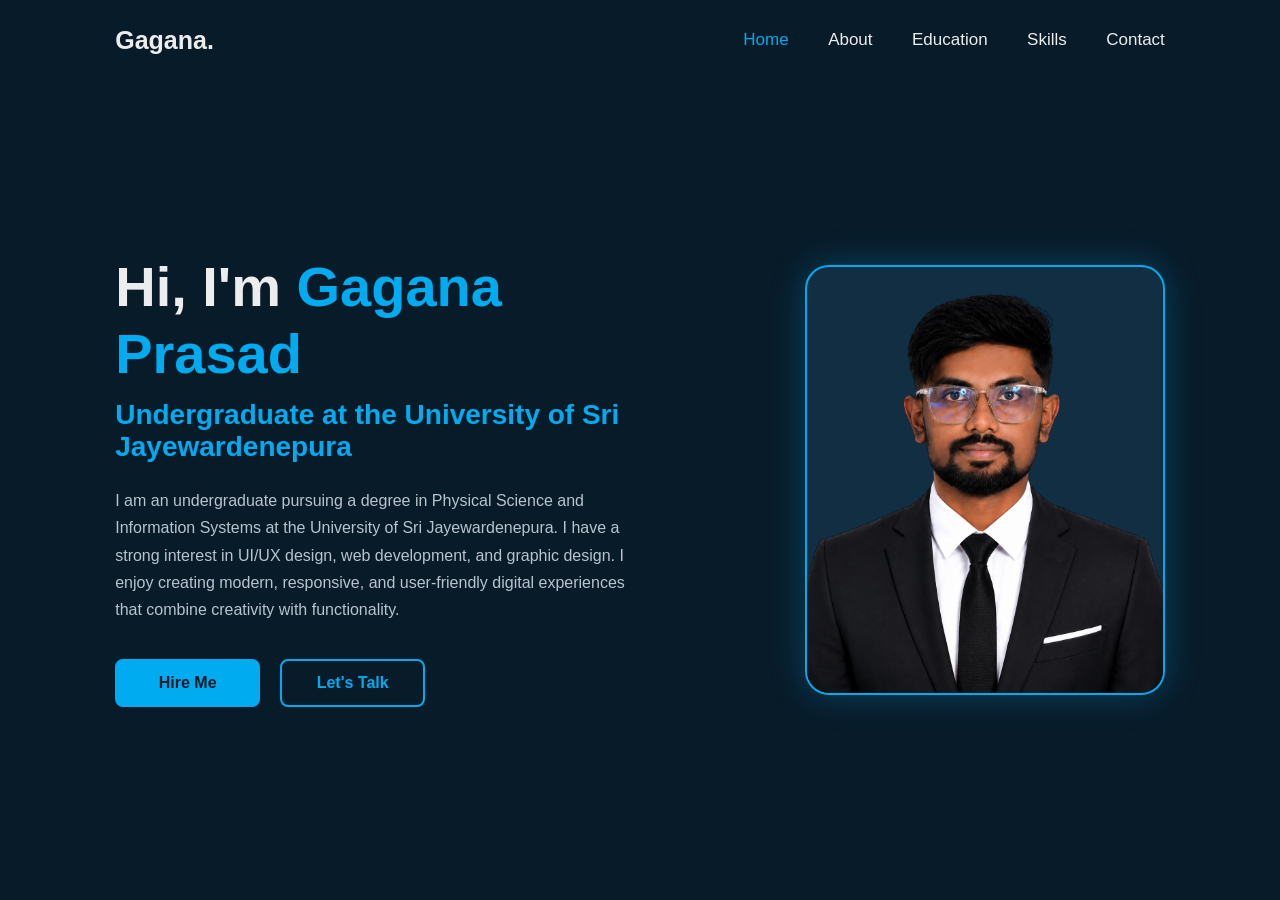
==== index.html @ 08a6d976 "Complete navbar and home section" ====
<!DOCTYPE html>
<html lang="en">
<head>
  <meta charset="UTF-8">
  <meta name="viewport" content="width=device-width, initial-scale=1.0">
  <title>Gagana Prasad | Portfolio</title>
  <link rel="stylesheet" href="style.css">
</head>
<body>

  <header class="header">
    <a href="#" class="logo">Gagana.</a>

    <nav class="navbar">
      <a href="#home" class="active">Home</a>
      <a href="#about">About</a>
      <a href="#education">Education</a>
      <a href="#skills">Skills</a>
      <a href="#contact">Contact</a>
    </nav>
  </header>

  <section class="home" id="home">
    <div class="home-content">
      <h1>Hi, I'm <span>Gagana Prasad</span></h1>
      <h3>Undergraduate at the University of Sri Jayewardenepura</h3>

      <p>
        I am an undergraduate pursuing a degree in Physical Science and Information Systems
        at the University of Sri Jayewardenepura. I have a strong interest in UI/UX design,
        web development, and graphic design. I enjoy creating modern, responsive, and
        user-friendly digital experiences that combine creativity with functionality.
      </p>

      <div class="btn-box">
        <a href="#contact" class="btn">Hire Me</a>
        <a href="#contact" class="btn outline">Let's Talk</a>
      </div>
    </div>

    <div class="home-img">
      <img src="image/profile.png" alt="Gagana Prasad">
    </div>
  </section>

  <script src="script.js"></script>
</body>
</html>
---- style.css ----
:root {
  --bg-color: #081b29;
  --second-bg-color: #112e42;
  --text-color: #ededed;
  --main-color: #00abf0;
  --gray-color: #b8c4ce;
}

* {
  margin: 0;
  padding: 0;
  box-sizing: border-box;
  font-family: Arial, sans-serif;
  text-decoration: none;
  border: none;
  outline: none;
  scroll-behavior: smooth;
}

body {
  background: var(--bg-color);
  color: var(--text-color);
}

.header {
  position: fixed;
  top: 0;
  left: 0;
  width: 100%;
  height: 80px;
  padding: 20px 9%;
  background: var(--bg-color);
  display: flex;
  justify-content: space-between;
  align-items: center;
  z-index: 100;
}

.logo {
  font-size: 25px;
  color: var(--text-color);
  font-weight: 700;
}

.navbar a {
  font-size: 17px;
  color: var(--text-color);
  font-weight: 500;
  margin-left: 35px;
  transition: 0.3s;
}

.navbar a:hover,
.navbar a.active {
  color: var(--main-color);
}

.home {
  min-height: 100vh;
  padding: 100px 9% 40px;
  display: flex;
  align-items: center;
  justify-content: space-between;
  gap: 70px;
}

.home-content {
  width: 55%;
  max-width: 720px;
}

.home-content h1 {
  font-size: 56px;
  line-height: 1.2;
  font-weight: 700;
}

.home-content h1 span {
  color: var(--main-color);
}

.home-content h3 {
  font-size: 28px;
  color: var(--main-color);
  margin-top: 12px;
}

.home-content p {
  font-size: 16px;
  color: var(--gray-color);
  margin: 24px 0 36px;
  line-height: 1.7;
}

.btn-box {
  display: flex;
  gap: 20px;
}

.btn {
  display: inline-flex;
  justify-content: center;
  align-items: center;
  min-width: 145px;
  height: 48px;
  padding: 0 24px;
  background: var(--main-color);
  border: 2px solid var(--main-color);
  border-radius: 8px;
  color: var(--bg-color);
  font-size: 16px;
  font-weight: 600;
  cursor: pointer;
  transition: 0.3s;
}

.btn:hover {
  background: transparent;
  color: var(--main-color);
}

.btn.outline {
  background: transparent;
  color: var(--main-color);
}

.btn.outline:hover {
  background: var(--main-color);
  color: var(--bg-color);
}

.home-img {
  width: 45%;
  display: flex;
  justify-content: flex-end;
  align-items: center;
}

.home-img img {
  width: 360px;
  height: 430px;
  object-fit: cover;
  object-position: center top;
  border-radius: 24px;
  border: 2px solid var(--main-color);
  background: var(--second-bg-color);
  box-shadow: 0 0 35px rgba(0, 171, 240, 0.28);
  transition: 0.4s;
}

.home-img img:hover {
  transform: translateY(-8px);
}

@media (max-width: 900px) {
  .header {
    padding: 20px 5%;
  }

  .navbar a {
    margin-left: 15px;
    font-size: 14px;
  }

  .home {
    flex-direction: column;
    text-align: center;
    padding: 120px 5% 40px;
    gap: 35px;
  }

  .home-content {
    width: 100%;
  }

  .home-content h1 {
    font-size: 40px;
  }

  .home-content h3 {
    font-size: 22px;
  }

  .btn-box {
    justify-content: center;
  }

  .home-img {
    width: 100%;
    justify-content: center;
  }

  .home-img img {
    width: 280px;
    height: 340px;
  }
}
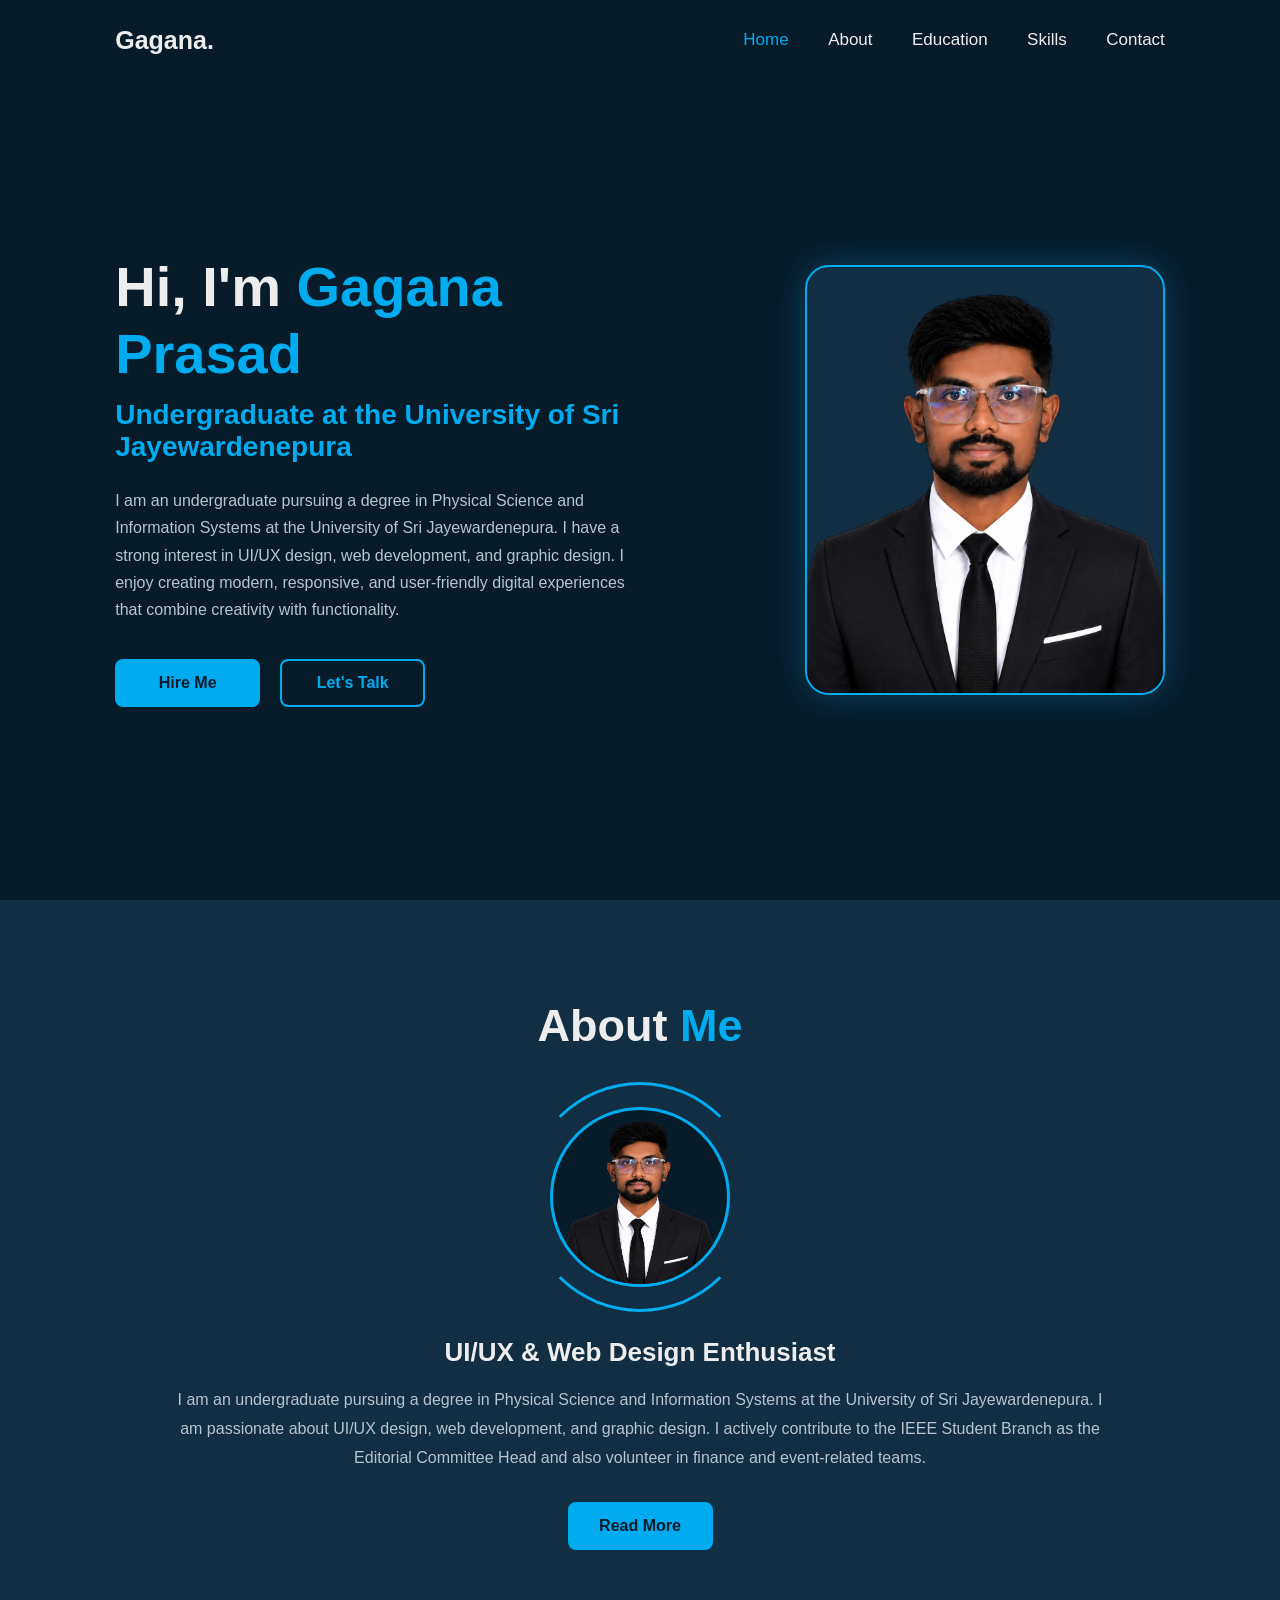
==== commit a046401f: "Complete about section" ====
--- a/index.html
+++ b/index.html
@@ -43,6 +43,24 @@
     </div>
   </section>
 
+  <section class="about" id="about">
+  <h2 class="heading">About <span>Me</span></h2>
+
+  <div class="about-img">
+    <img src="image/profile.png" alt="Profile">
+    <span class="circle-spin"></span>
+  </div>
+
+  <div class="about-content">
+    <h3>UI/UX & Web Design Enthusiast</h3>
+
+    <p>
+      I am an undergraduate pursuing a degree in Physical Science and Information Systems at the University of Sri Jayewardenepura. I am passionate about UI/UX design, web development, and graphic design. I actively contribute to the IEEE Student Branch as the Editorial Committee Head and also volunteer in finance and event-related teams.
+    </p>
+
+    <a href="#education" class="btn">Read More</a>
+  </div>
+</section>
   <script src="script.js"></script>
 </body>
 </html>
--- a/style.css
+++ b/style.css
@@ -152,6 +152,93 @@
   transform: translateY(-8px);
 }
 
+/* About Section */
+.about {
+  min-height: 100vh;
+  padding: 100px 9% 40px;
+  background: var(--second-bg-color);
+  text-align: center;
+}
+
+.heading {
+  font-size: 45px;
+  margin-bottom: 35px;
+}
+
+.heading span {
+  color: var(--main-color);
+}
+
+.about-img {
+  position: relative;
+  width: 220px;
+  height: 220px;
+  margin: 0 auto 30px;
+  border-radius: 50%;
+  display: flex;
+  justify-content: center;
+  align-items: center;
+}
+
+.about-img img {
+  width: 180px;
+  height: 180px;
+  object-fit: cover;
+  object-position: center top;
+  border-radius: 50%;
+  border: 3px solid var(--main-color);
+  background: var(--bg-color);
+}
+
+.circle-spin {
+  position: absolute;
+  width: 220px;
+  height: 220px;
+  border-radius: 50%;
+  border-top: 3px solid var(--main-color);
+  border-bottom: 3px solid var(--main-color);
+  border-left: 3px solid transparent;
+  border-right: 3px solid transparent;
+}
+
+.about-content {
+  max-width: 950px;
+  margin: 0 auto;
+}
+
+.about-content h3 {
+  font-size: 26px;
+  color: var(--text-color);
+  margin-bottom: 18px;
+}
+
+.about-content p {
+  font-size: 16px;
+  color: var(--gray-color);
+  line-height: 1.8;
+  margin-bottom: 30px;
+}
+.circle-spin {
+  position: absolute;
+  width: 230px;
+  height: 230px;
+  border-radius: 50%;
+  border: 3px solid transparent;
+  border-top: 3px solid var(--main-color);
+  border-bottom: 3px solid var(--main-color);
+  animation: spinRing 5s linear infinite;
+}
+
+@keyframes spinRing {
+  from {
+    transform: rotate(0deg);
+  }
+
+  to {
+    transform: rotate(360deg);
+  }
+}
+/* Responsive */
 @media (max-width: 900px) {
   .header {
     padding: 20px 5%;
@@ -194,4 +281,75 @@
     width: 280px;
     height: 340px;
   }
+
+  .heading {
+    font-size: 36px;
+  }
+
+  .about-img {
+    position: relative;
+    width: 190px;
+    height: 190px;
+    margin: 40px auto;
+    display:flex;
+    justify-content:center;
+    align-items:center;
+  }
+
+  .about-img img {
+    width: 155px;
+    height: 155px;
+    border-radius:50%;
+    object-fit:cover;
+    object-position:center top;
+    border:4px solid #00abf0;
+    z-index:5;
+    background:#16364d;
+  }
+
+  .circle-spin {
+    position:absolute;
+    width:260px;
+    height:260px;
+    border-radius:50%;
+    border-top:3px solid #00abf0;
+    border-right:3px solid transparent;
+    border-bottom:3px solid #00abf0;
+    border-left:3px solid transparent;
+    animation:rotateRing 6s linear infinite;
+  }
+  .circle-spin.second{
+    width:290px;
+    height:290px;
+
+    border-top:3px solid transparent;
+    border-right:3px solid #00abf0;
+    border-bottom:3px solid transparent;
+    border-left:3px solid #00abf0;
+
+    animation:rotateRingReverse 9s linear infinite;
+}
+@keyframes rotateRing{
+
+    from{
+        transform:rotate(0deg);
+    }
+
+    to{
+        transform:rotate(360deg);
+    }
+
+}
+
+@keyframes rotateRingReverse{
+
+    from{
+        transform:rotate(360deg);
+    }
+
+    to{
+        transform:rotate(0deg);
+    }
+
+}
 }
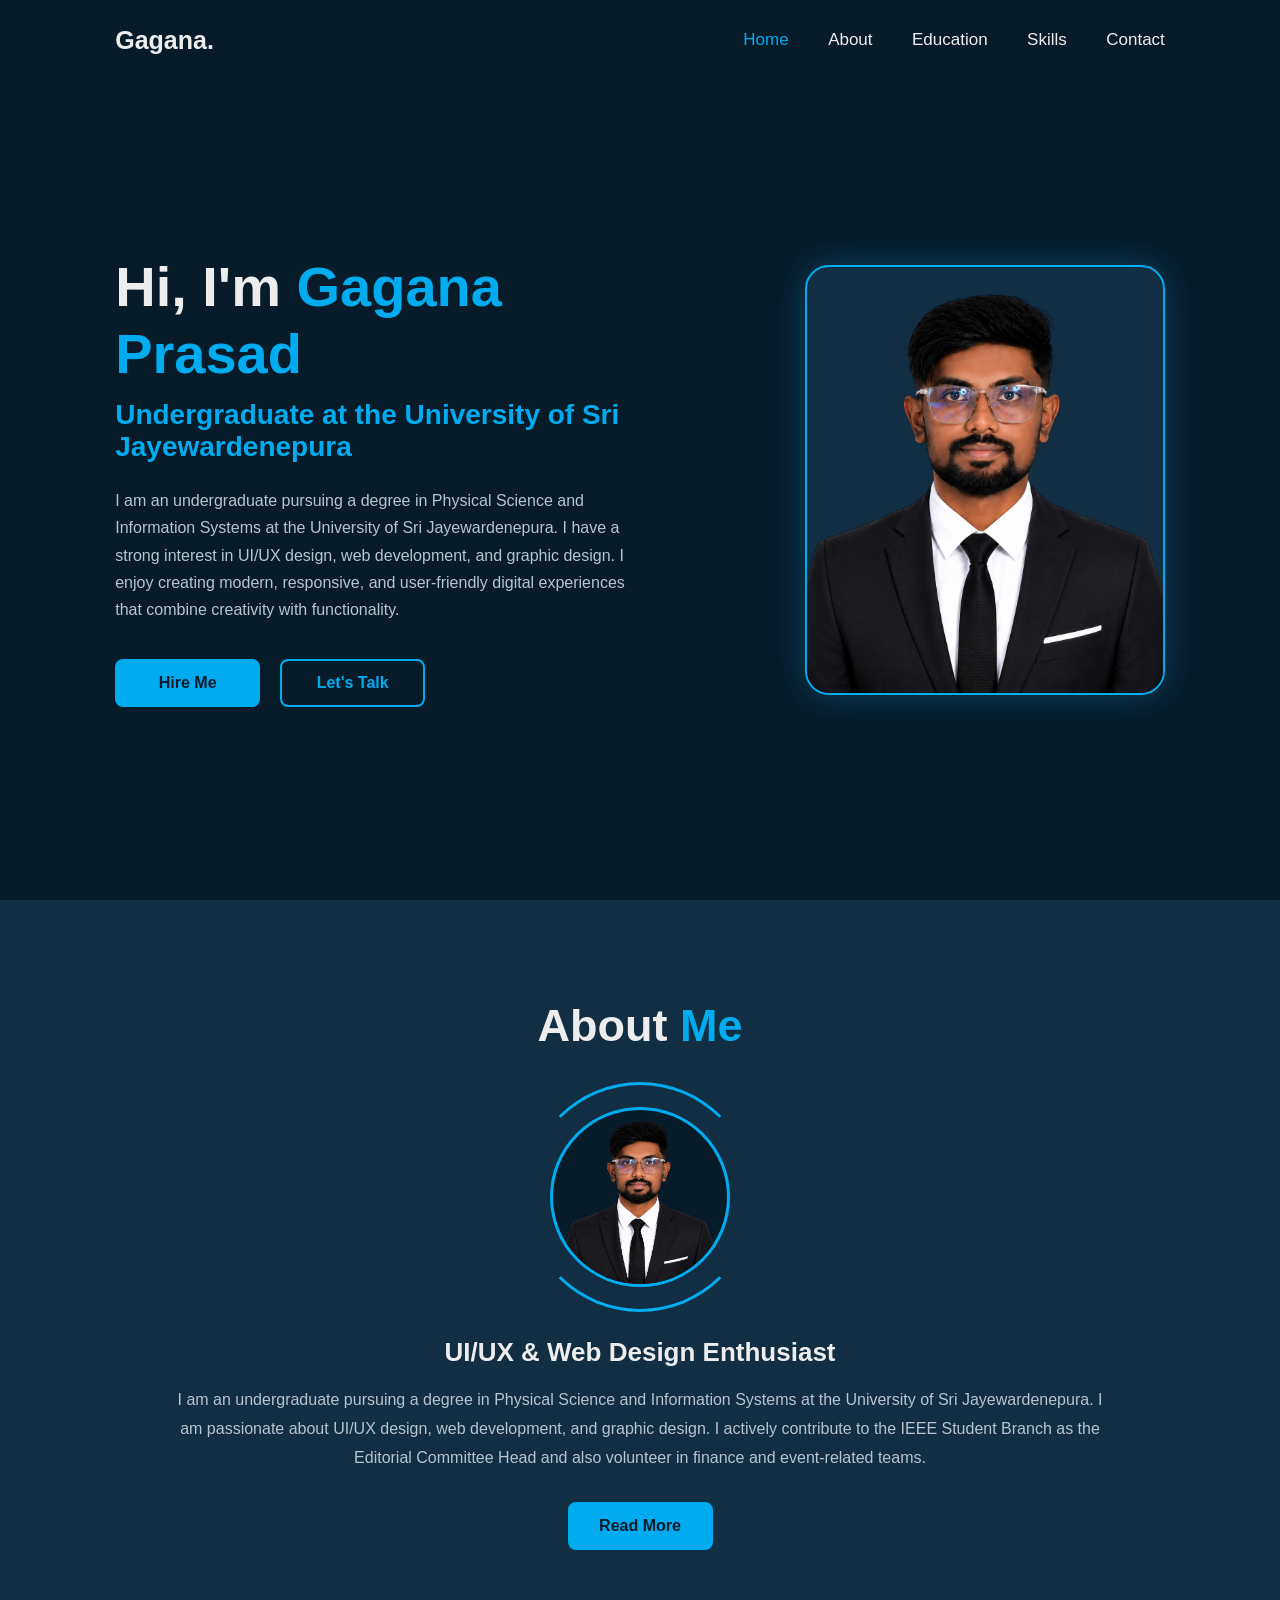
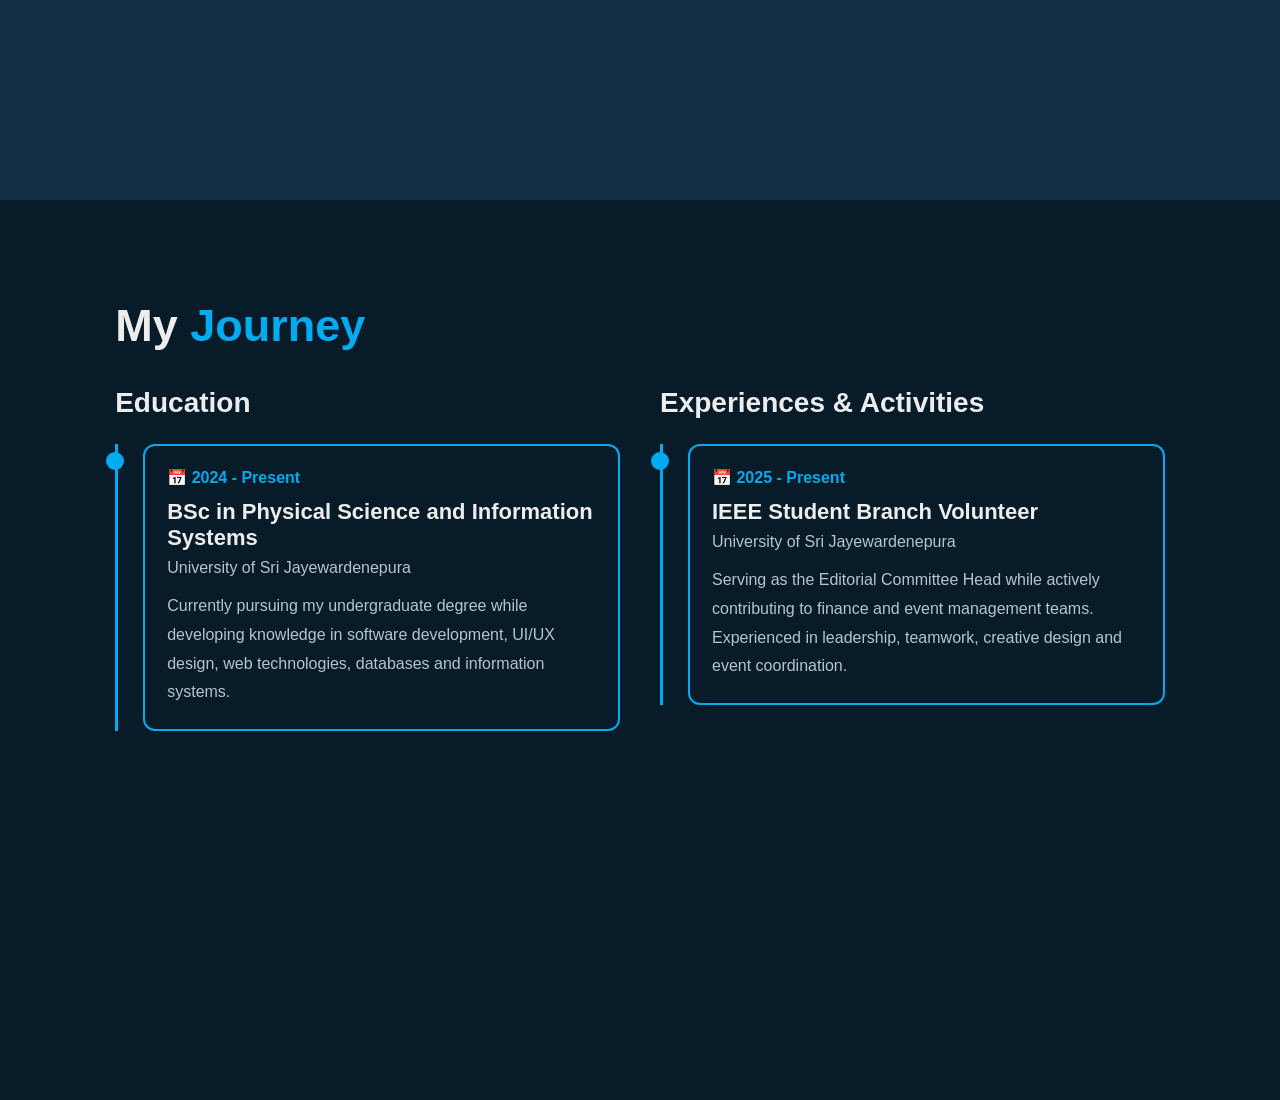
==== commit 5e029b6b: "Complete education section" ====
--- a/index.html
+++ b/index.html
@@ -61,6 +61,51 @@
     <a href="#education" class="btn">Read More</a>
   </div>
 </section>
+<section class="education" id="education">
+  <h2 class="heading">My <span>Journey</span></h2>
+
+  <div class="education-row">
+
+    <div class="education-column">
+      <h3 class="title">Education</h3>
+
+      <div class="education-box">
+        <div class="education-content">
+          <div class="content">
+            <div class="year">📅 2024 - Present</div>
+
+            <h3>BSc in Physical Science and Information Systems</h3>
+            <h4>University of Sri Jayewardenepura</h4>
+
+            <p>
+              Currently pursuing my undergraduate degree while developing knowledge in software development, UI/UX design, web technologies, databases and information systems.
+            </p>
+          </div>
+        </div>
+      </div>
+    </div>
+
+    <div class="education-column">
+      <h3 class="title">Experiences & Activities</h3>
+
+      <div class="education-box">
+
+        <div class="education-content">
+          <div class="content">
+            <div class="year">📅 2025 - Present</div>
+
+            <h3>IEEE Student Branch Volunteer</h3>
+            <h4>University of Sri Jayewardenepura</h4>
+
+            <p>
+              Serving as the Editorial Committee Head while actively contributing to finance and event management teams. Experienced in leadership, teamwork, creative design and event coordination.
+            </p>
+          </div>
+        </div>
+
+        
+</section>
+</section>
   <script src="script.js"></script>
 </body>
 </html>
--- a/style.css
+++ b/style.css
@@ -352,4 +352,99 @@
     }
 
 }
+
+}
+.education{
+    min-height:100vh;
+    padding:100px 9% 40px;
+}
+
+.education-row{
+    display:flex;
+    flex-wrap:wrap;
+    gap:40px;
+}
+
+.education-column{
+    flex:1 1 450px;
+}
+
+.education-column .title{
+    font-size:28px;
+    margin-bottom:25px;
+}
+
+.education {
+  min-height: 100vh;
+  padding: 100px 9% 40px;
+}
+
+.education-row {
+  display: flex;
+  flex-wrap: wrap;
+  gap: 40px;
+}
+
+.education-column {
+  flex: 1 1 450px;
+}
+
+.education-column .title {
+  font-size: 28px;
+  margin-bottom: 25px;
+}
+
+.education-box {
+  border-left: 3px solid var(--main-color);
+}
+
+.education-content {
+  position: relative;
+  padding-left: 25px;
+  margin-bottom: 30px;
+}
+
+.education-content::before {
+  content: "";
+  position: absolute;
+  left: -12px;
+  top: 8px;
+  width: 18px;
+  height: 18px;
+  background: var(--main-color);
+  border-radius: 50%;
+}
+
+.education-content .content {
+  border: 2px solid var(--main-color);
+  border-radius: 12px;
+  padding: 22px;
+  transition: 0.3s;
+}
+
+.education-content .content:hover {
+  transform: translateY(-5px);
+  box-shadow: 0 0 20px rgba(0, 171, 240, 0.25);
+}
+
+.year {
+  color: var(--main-color);
+  font-weight: 600;
+  margin-bottom: 12px;
+}
+
+.content h3 {
+  font-size: 22px;
+  margin-bottom: 8px;
+}
+
+.content h4 {
+  color: var(--gray-color);
+  margin-bottom: 15px;
+  font-weight: 500;
+}
+
+.content p {
+  line-height: 1.8;
+  color: var(--gray-color);
 }
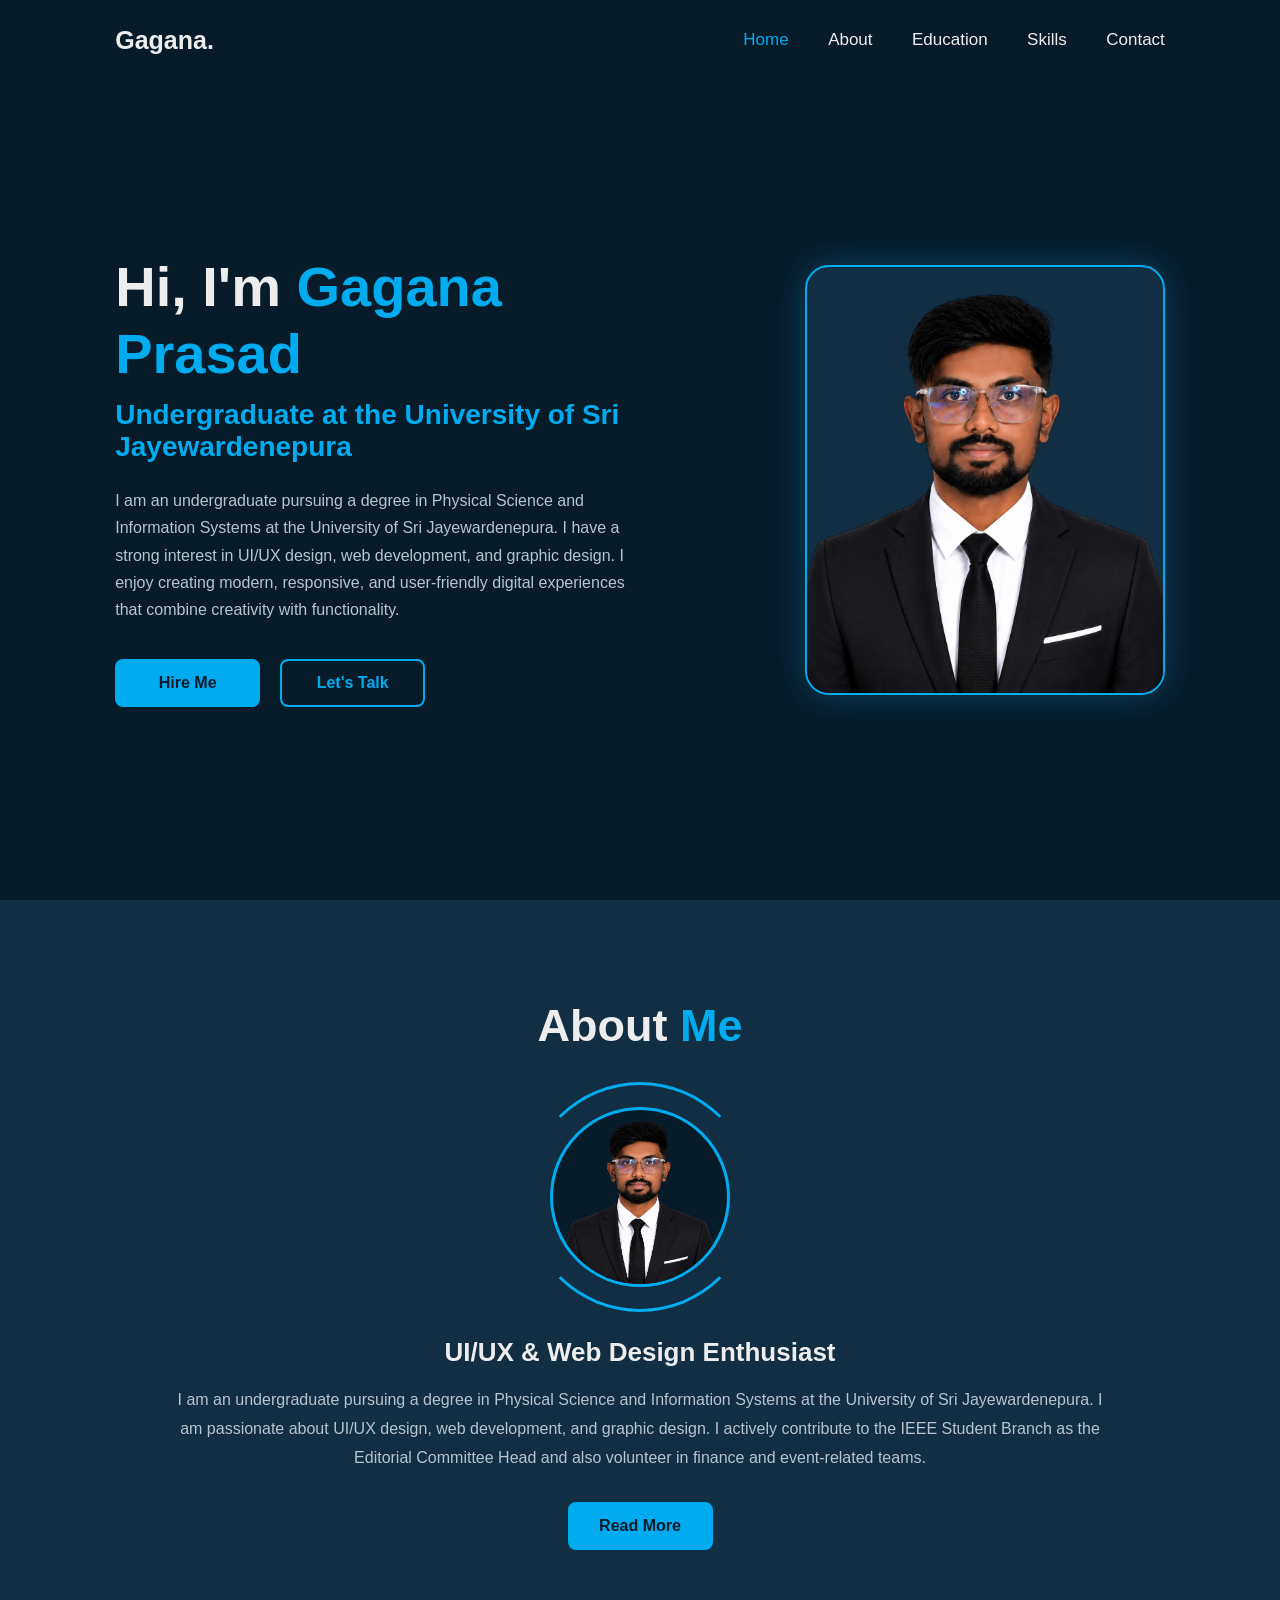
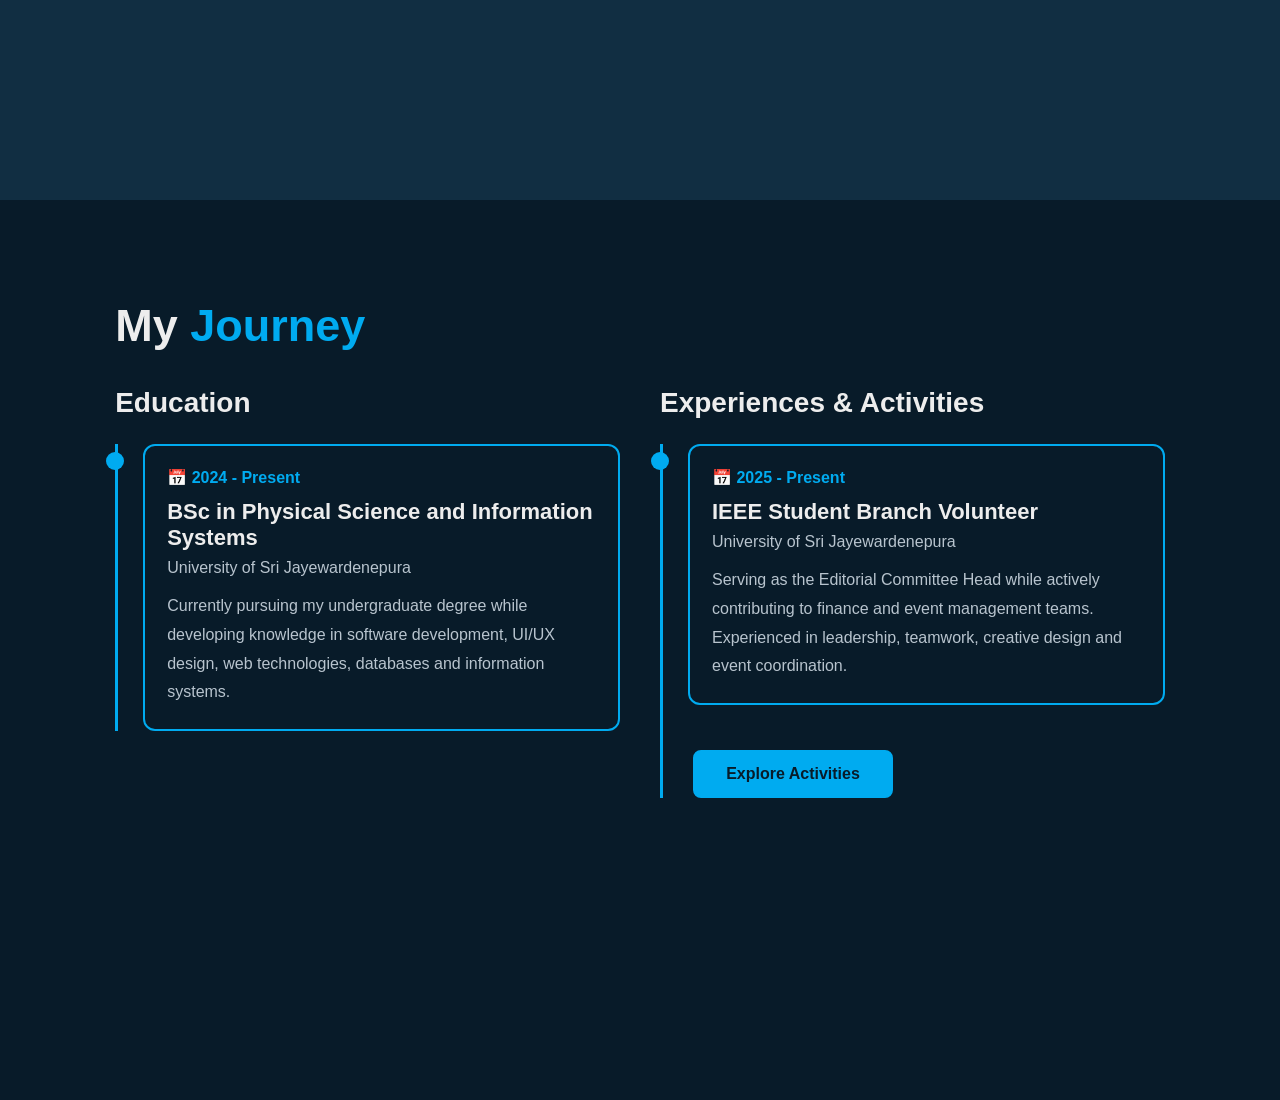
==== commit 1069b213: "Add explore activities button" ====
--- a/index.html
+++ b/index.html
@@ -65,6 +65,7 @@
   <h2 class="heading">My <span>Journey</span></h2>
 
   <div class="education-row">
+    
 
     <div class="education-column">
       <h3 class="title">Education</h3>
@@ -82,11 +83,14 @@
             </p>
           </div>
         </div>
+        
       </div>
+      
     </div>
 
     <div class="education-column">
       <h3 class="title">Experiences & Activities</h3>
+      
 
       <div class="education-box">
 
@@ -101,10 +105,19 @@
               Serving as the Editorial Committee Head while actively contributing to finance and event management teams. Experienced in leadership, teamwork, creative design and event coordination.
             </p>
           </div>
+          <div class="activities-button">
+    <a href="activities.html" class="btn">
+        Explore Activities
+    </a>
+</div>
         </div>
+        
+        
 
         
 </section>
+
+
 </section>
   <script src="script.js"></script>
 </body>
--- a/style.css
+++ b/style.css
@@ -447,4 +447,26 @@
 .content p {
   line-height: 1.8;
   color: var(--gray-color);
+}
+.education .btn{
+    margin-top:20px;
+}
+.education-btn{
+    display:flex;
+    justify-content:center;
+    margin-top:50px;
+}
+.activities-button{
+    display:flex;
+    justify-content:flex-start;
+    margin-top:25px;
+    margin-left:5px;
+}
+
+.activities-button .btn{
+    width:200px;
+}
+.education-content .content:hover{
+    transform:translateY(-6px);
+    box-shadow:0 0 20px rgba(0,171,240,.3);
 }
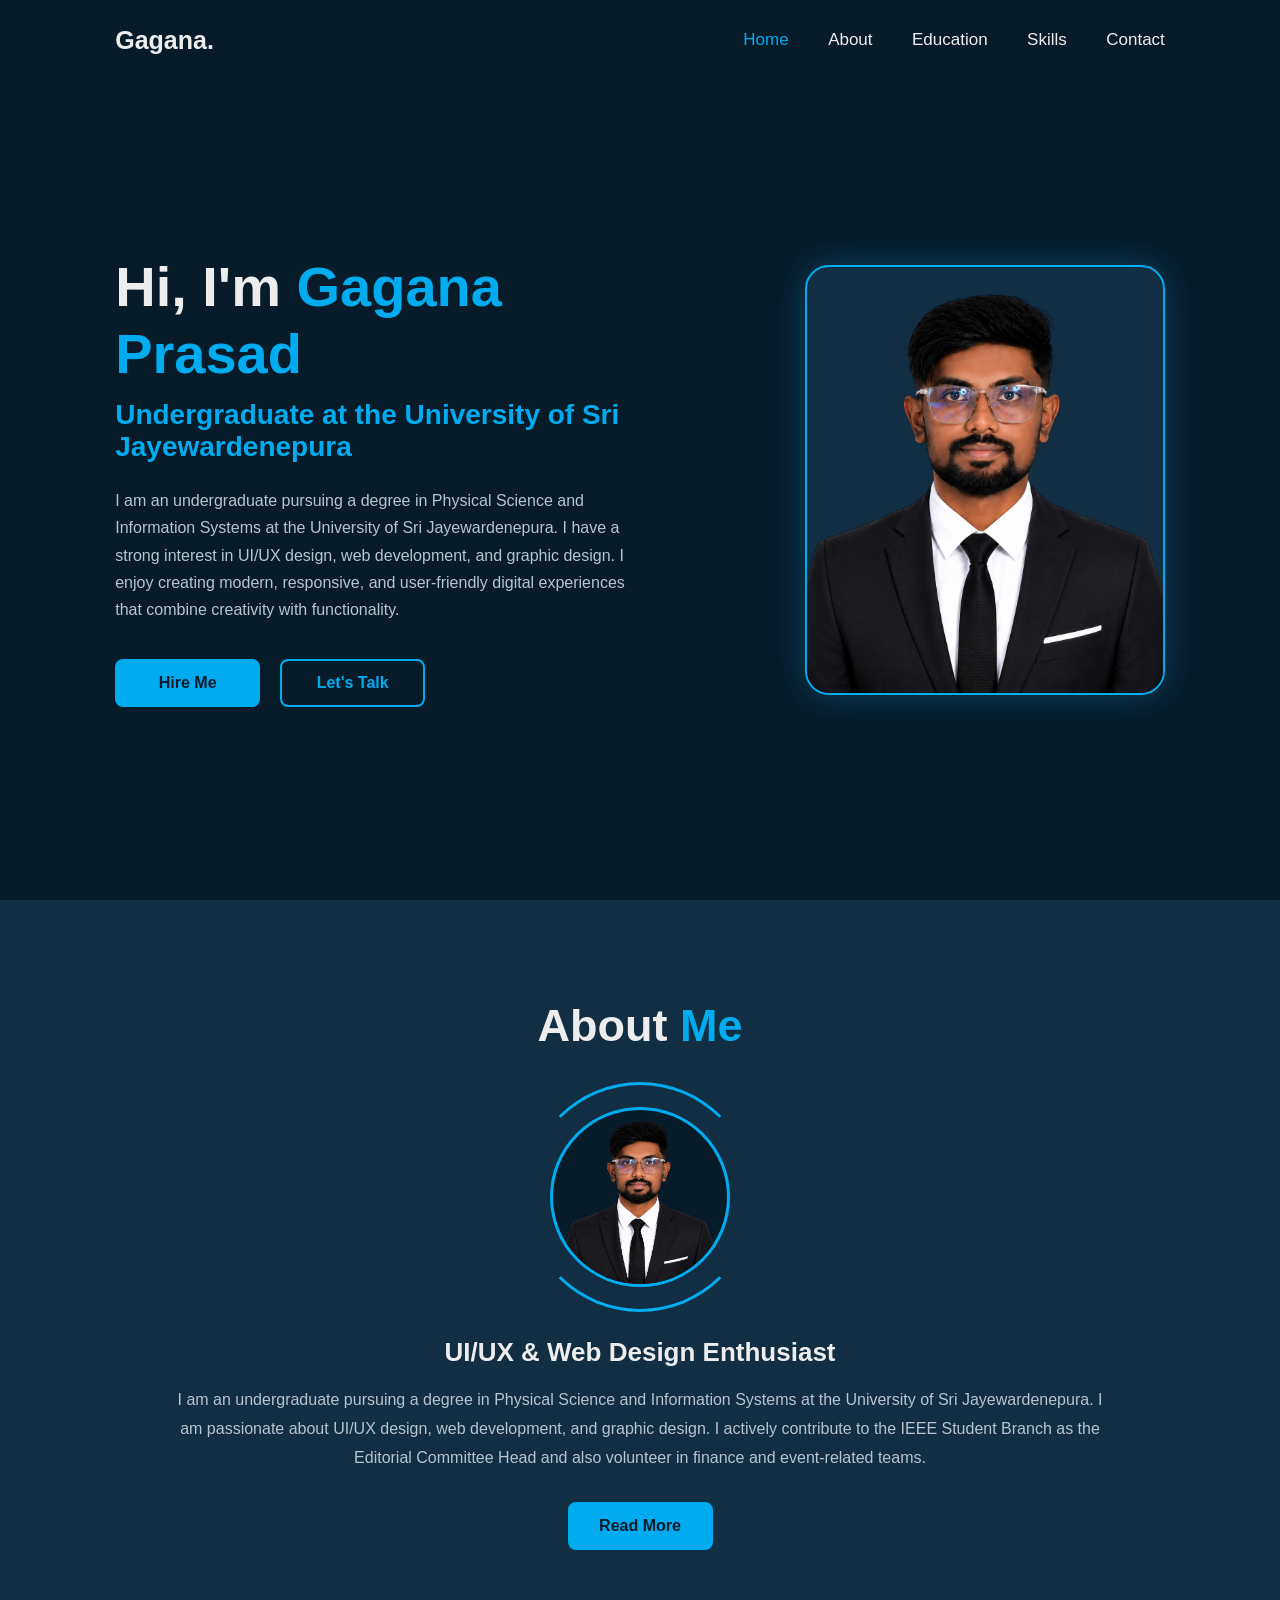
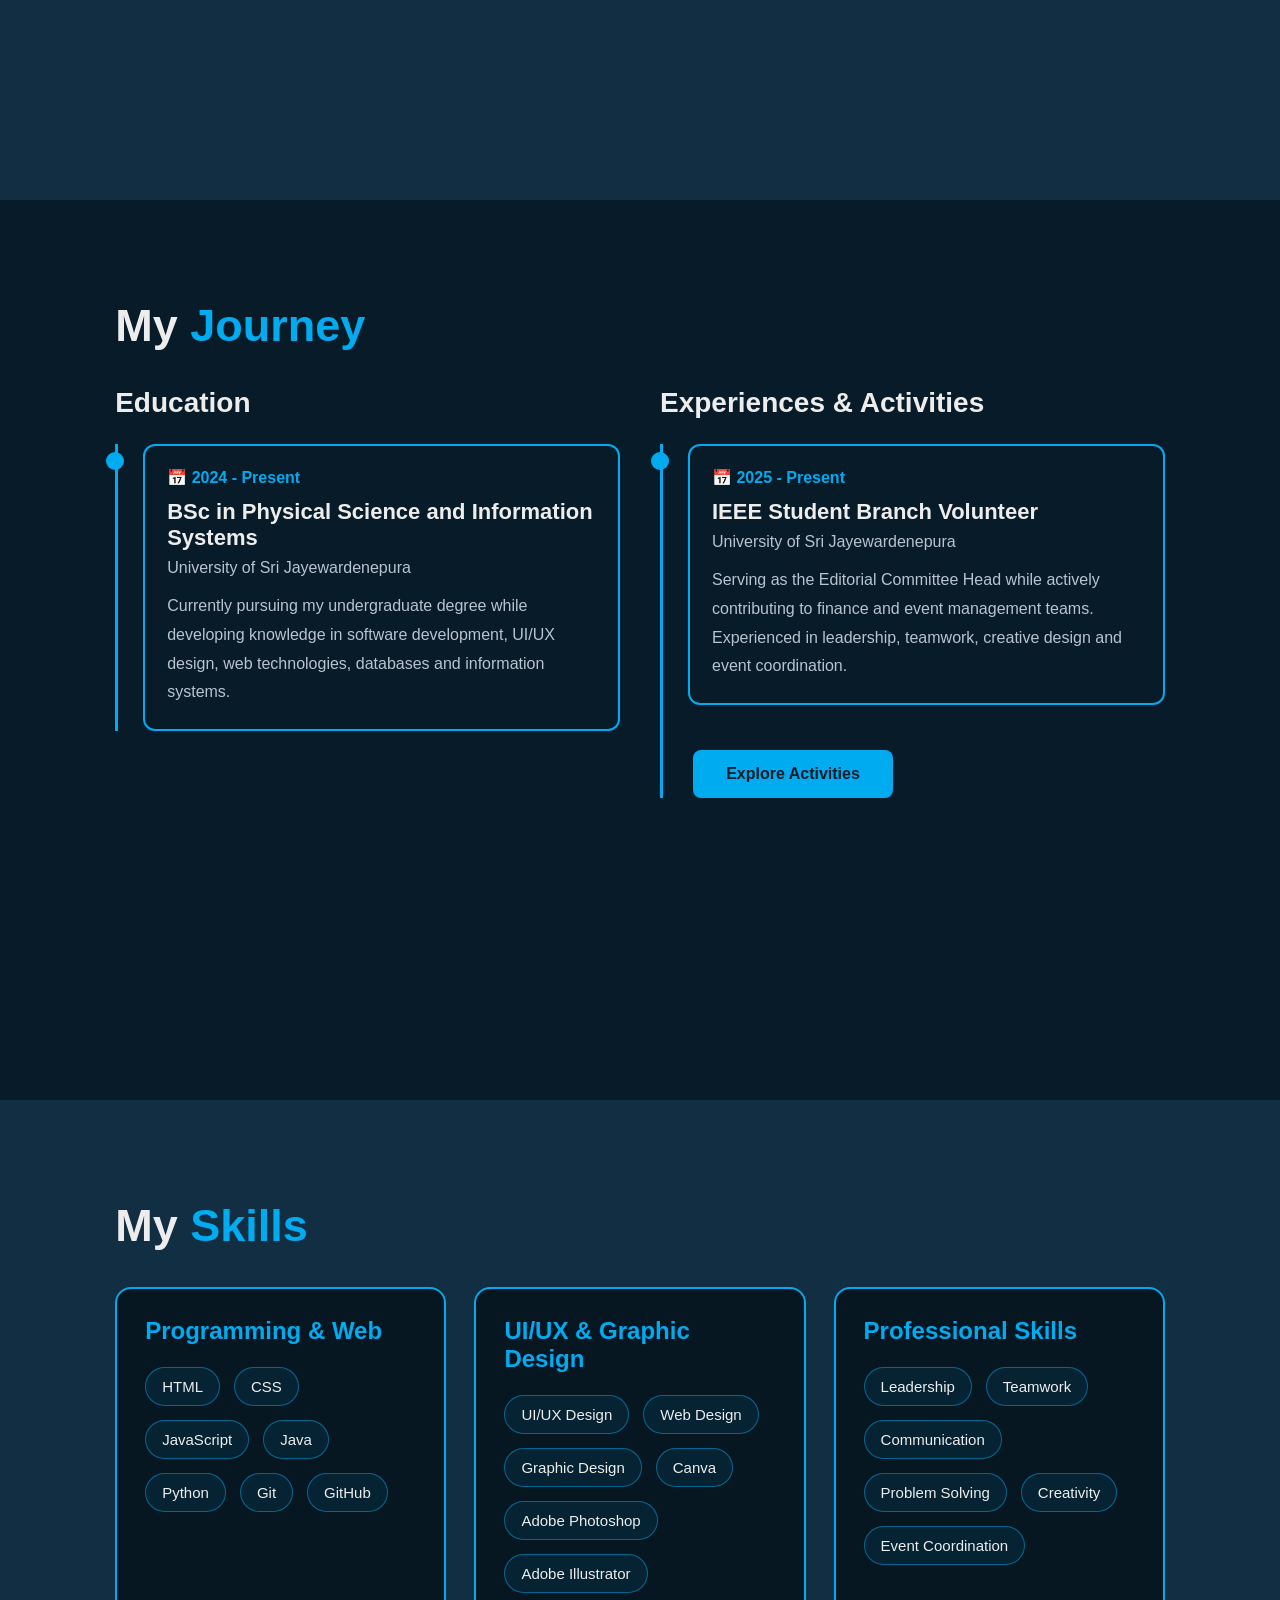
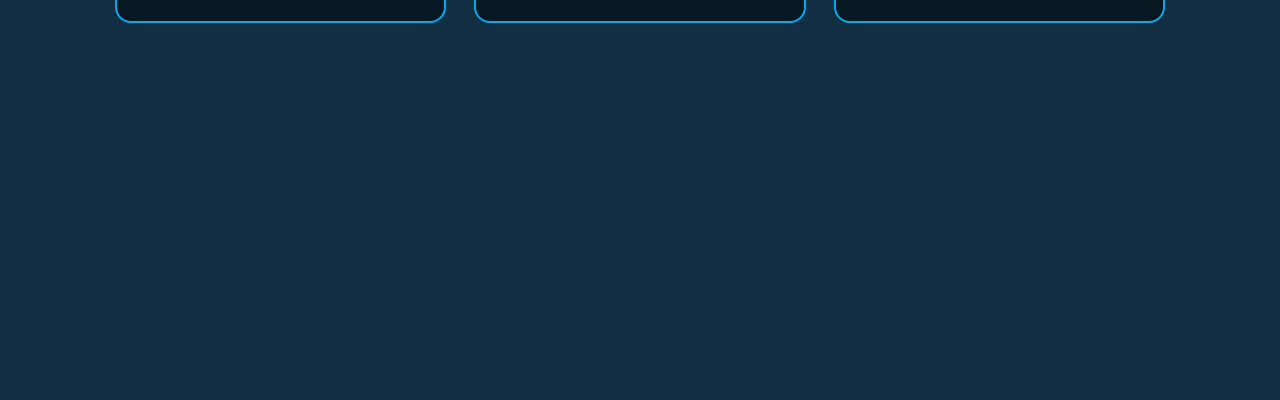
==== commit ad7f16d9: "Add modern skills section" ====
--- a/index.html
+++ b/index.html
@@ -117,6 +117,55 @@
         
 </section>
 
+  <section class="skills" id="skills">
+  <h2 class="heading">My <span>Skills</span></h2>
+
+  <div class="skills-container">
+
+    <div class="skill-card">
+      <h3>Programming & Web</h3>
+
+      <div class="skill-tags">
+        <span>HTML</span>
+        <span>CSS</span>
+        <span>JavaScript</span>
+        <span>Java</span>
+        <span>Python</span>
+        <span>Git</span>
+        <span>GitHub</span>
+      </div>
+    </div>
+
+    <div class="skill-card">
+      <h3>UI/UX & Graphic Design</h3>
+
+      <div class="skill-tags">
+        <span>UI/UX Design</span>
+        <span>Web Design</span>
+        <span>Graphic Design</span>
+        <span>Canva</span>
+        <span>Adobe Photoshop</span>
+        <span>Adobe Illustrator</span>
+      </div>
+    </div>
+
+    <div class="skill-card">
+      <h3>Professional Skills</h3>
+
+      <div class="skill-tags">
+        <span>Leadership</span>
+        <span>Teamwork</span>
+        <span>Communication</span>
+        <span>Problem Solving</span>
+        <span>Creativity</span>
+        <span>Event Coordination</span>
+      </div>
+    </div>
+
+  </div>
+</section>
+</section>
+
 
 </section>
   <script src="script.js"></script>
--- a/style.css
+++ b/style.css
@@ -469,4 +469,209 @@
 .education-content .content:hover{
     transform:translateY(-6px);
     box-shadow:0 0 20px rgba(0,171,240,.3);
+}
+.activities-page {
+  min-height: 100vh;
+  padding: 120px 9% 50px;
+}
+
+.activities-intro {
+  max-width: 900px;
+  margin: 0 auto 45px;
+  text-align: center;
+  color: var(--gray-color);
+  line-height: 1.8;
+  font-size: 16px;
+}
+
+.activity-grid {
+  display: grid;
+  grid-template-columns: repeat(2, 1fr);
+  gap: 30px;
+}
+
+.activity-card {
+  border: 2px solid var(--main-color);
+  border-radius: 16px;
+  overflow: hidden;
+  background: #061722;
+  transition: 0.4s;
+}
+
+.activity-card.wide {
+  grid-column: span 2;
+}
+
+.activity-card img {
+  width: 100%;
+  height: 420px;
+  object-fit: contain;
+  background: #fff;
+  padding: 10px;
+}
+
+.activity-card:not(.wide) img {
+  height: 520px;
+}
+
+.activity-info {
+  padding: 22px;
+}
+
+.activity-info h3 {
+  color: var(--main-color);
+  font-size: 24px;
+  margin-bottom: 10px;
+}
+
+.activity-info p {
+  color: var(--gray-color);
+  line-height: 1.7;
+}
+
+.activity-card:hover {
+  transform: translateY(-8px);
+  box-shadow: 0 0 25px rgba(0,171,240,.3);
+}
+
+.video-section {
+  margin-top: 60px;
+  text-align: center;
+}
+
+.video-section h3 {
+  font-size: 30px;
+  color: var(--main-color);
+  margin-bottom: 25px;
+}
+
+.video-section video {
+  width: 100%;
+  max-width: 900px;
+  border: 2px solid var(--main-color);
+  border-radius: 16px;
+}
+
+.back-btn {
+  display: flex;
+  justify-content: center;
+  margin-top: 45px;
+}
+
+@media (max-width: 768px) {
+  .activity-grid {
+    grid-template-columns: 1fr;
+  }
+
+  .activity-card.wide {
+    grid-column: span 1;
+  }
+
+  .activity-card img,
+  .activity-card:not(.wide) img {
+    height: auto;
+  }
+}
+.activity-card img{
+    width:100%;
+    height:420px;
+    object-fit:contain;
+    background:#081b29;
+    padding:10px;
+}
+.video-box {
+  position: relative;
+  width: 100%;
+  max-width: 900px;
+  margin: 0 auto;
+  border: 2px solid var(--main-color);
+  border-radius: 16px;
+  overflow: hidden;
+  background: #112e42;
+}
+
+.video-box video {
+  width: 100%;
+  display: block;
+}
+
+.video-btn {
+  position: absolute;
+  bottom: 18px;
+  left: 18px;
+  padding: 10px 18px;
+  border-radius: 8px;
+  background: var(--main-color);
+  color: var(--bg-color);
+  font-weight: 700;
+  cursor: pointer;
+}
+
+.video-btn.sound {
+  left: 145px;
+}
+.video-controls{
+    display:flex;
+    justify-content:center;
+    align-items:center;
+    gap:20px;
+    margin-top:25px;
+    flex-wrap:wrap;
+}
+.skills {
+  min-height: 100vh;
+  padding: 100px 9% 40px;
+  background: var(--second-bg-color);
+}
+
+.skills-container {
+  display: grid;
+  grid-template-columns: repeat(3, 1fr);
+  gap: 28px;
+}
+
+.skill-card {
+  border: 2px solid var(--main-color);
+  border-radius: 16px;
+  padding: 28px;
+  background: #061722;
+  transition: 0.35s;
+}
+
+.skill-card:hover {
+  transform: translateY(-8px);
+  box-shadow: 0 0 25px rgba(0, 171, 240, 0.28);
+}
+
+.skill-card h3 {
+  font-size: 24px;
+  color: var(--main-color);
+  margin-bottom: 22px;
+}
+
+.skill-tags {
+  display: flex;
+  flex-wrap: wrap;
+  gap: 14px;
+}
+
+.skill-tags span {
+  padding: 10px 16px;
+  border: 1px solid rgba(0, 171, 240, 0.5);
+  border-radius: 30px;
+  color: var(--text-color);
+  background: rgba(0, 171, 240, 0.08);
+  font-size: 15px;
+  transition: 0.3s;
+}
+
+.skill-tags span:hover {
+  background: var(--main-color);
+  color: var(--bg-color);
+}
+
+@media (max-width: 900px) {
+  .skills-container {
+    grid-template-columns: 1fr;
+  }
 }
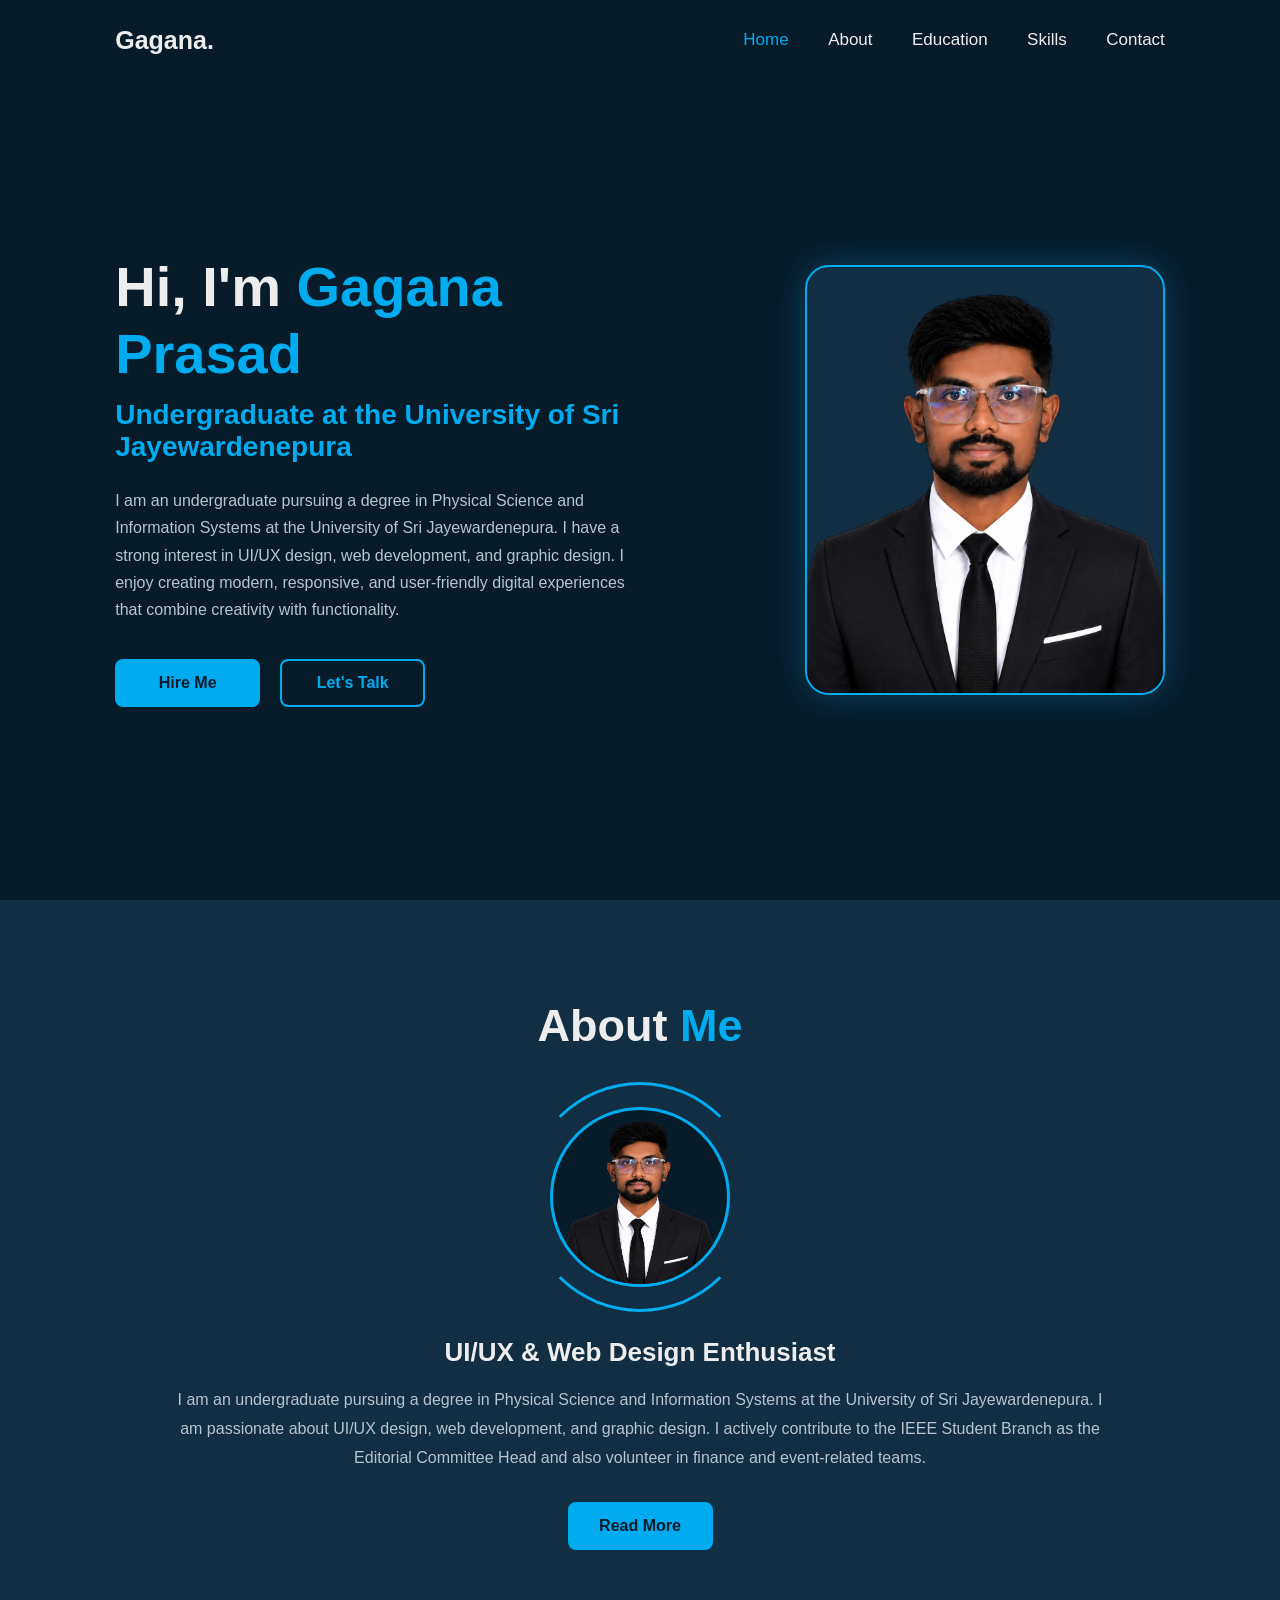
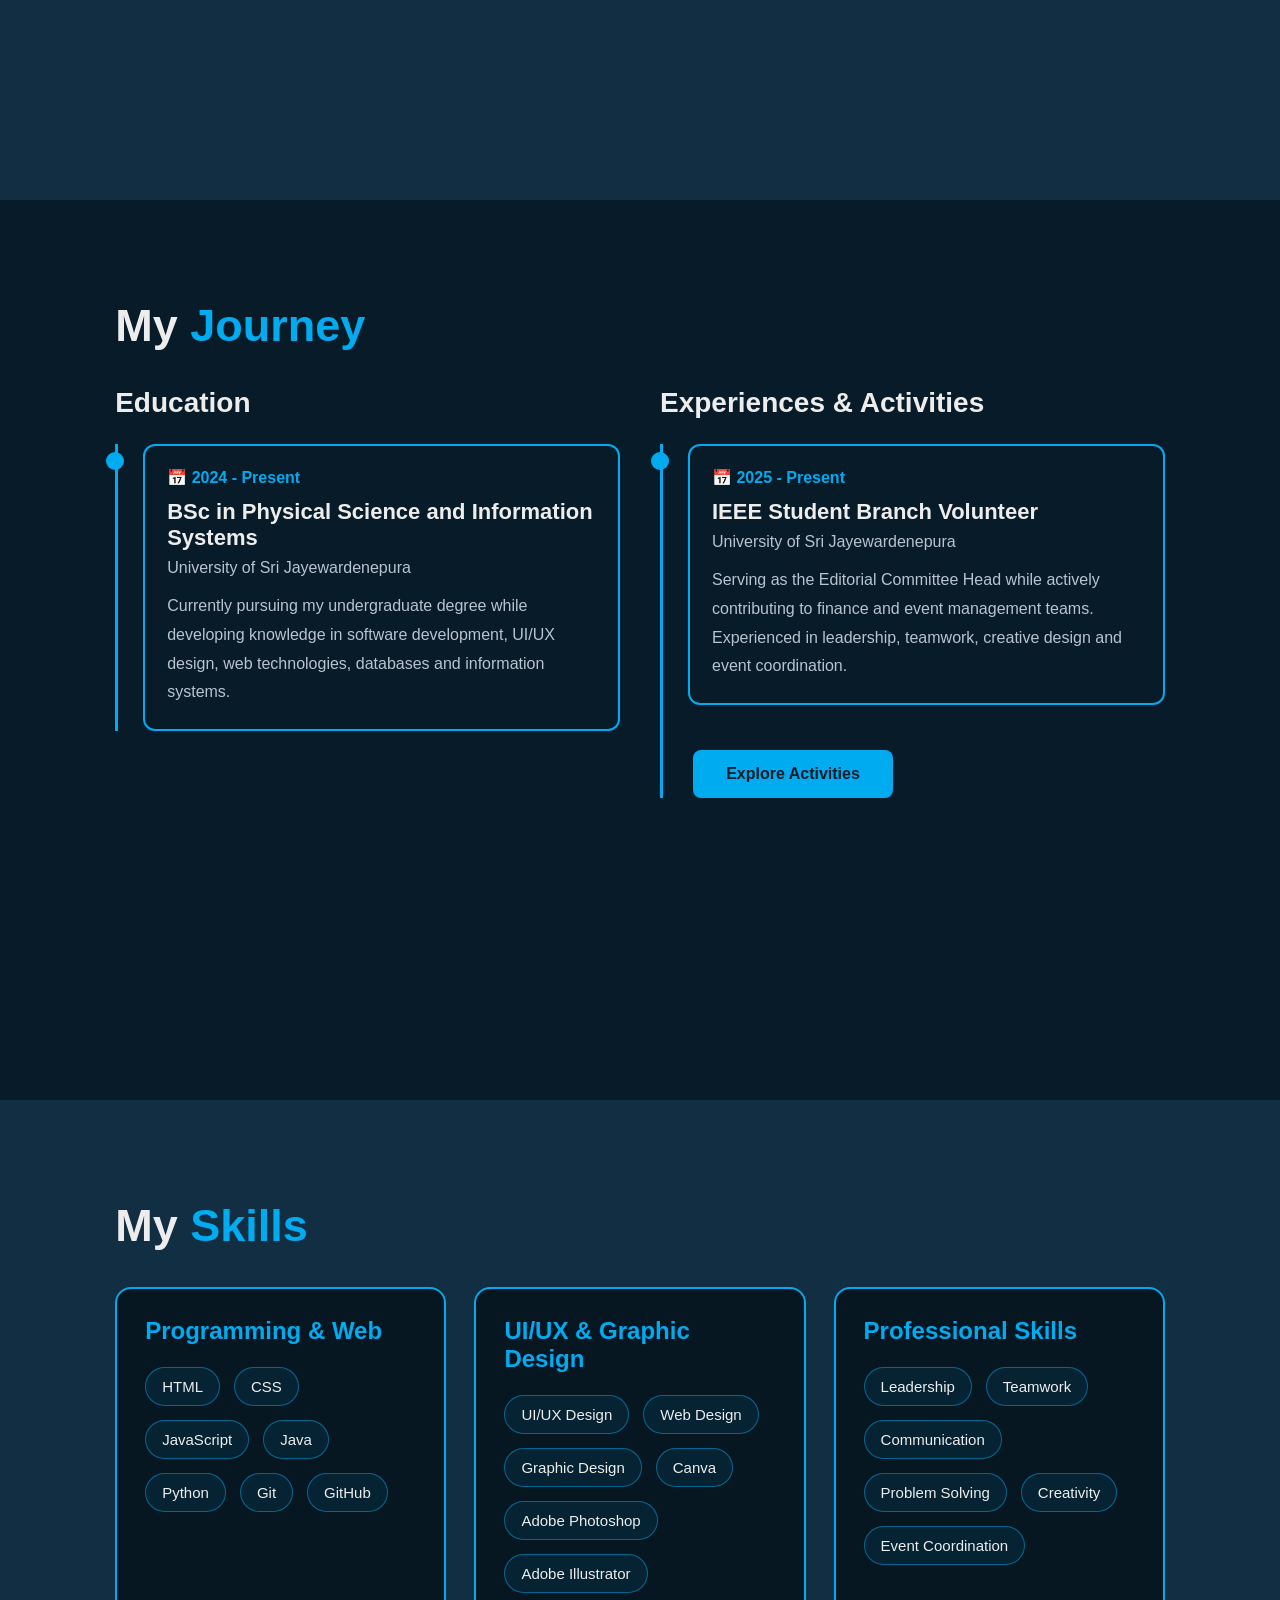
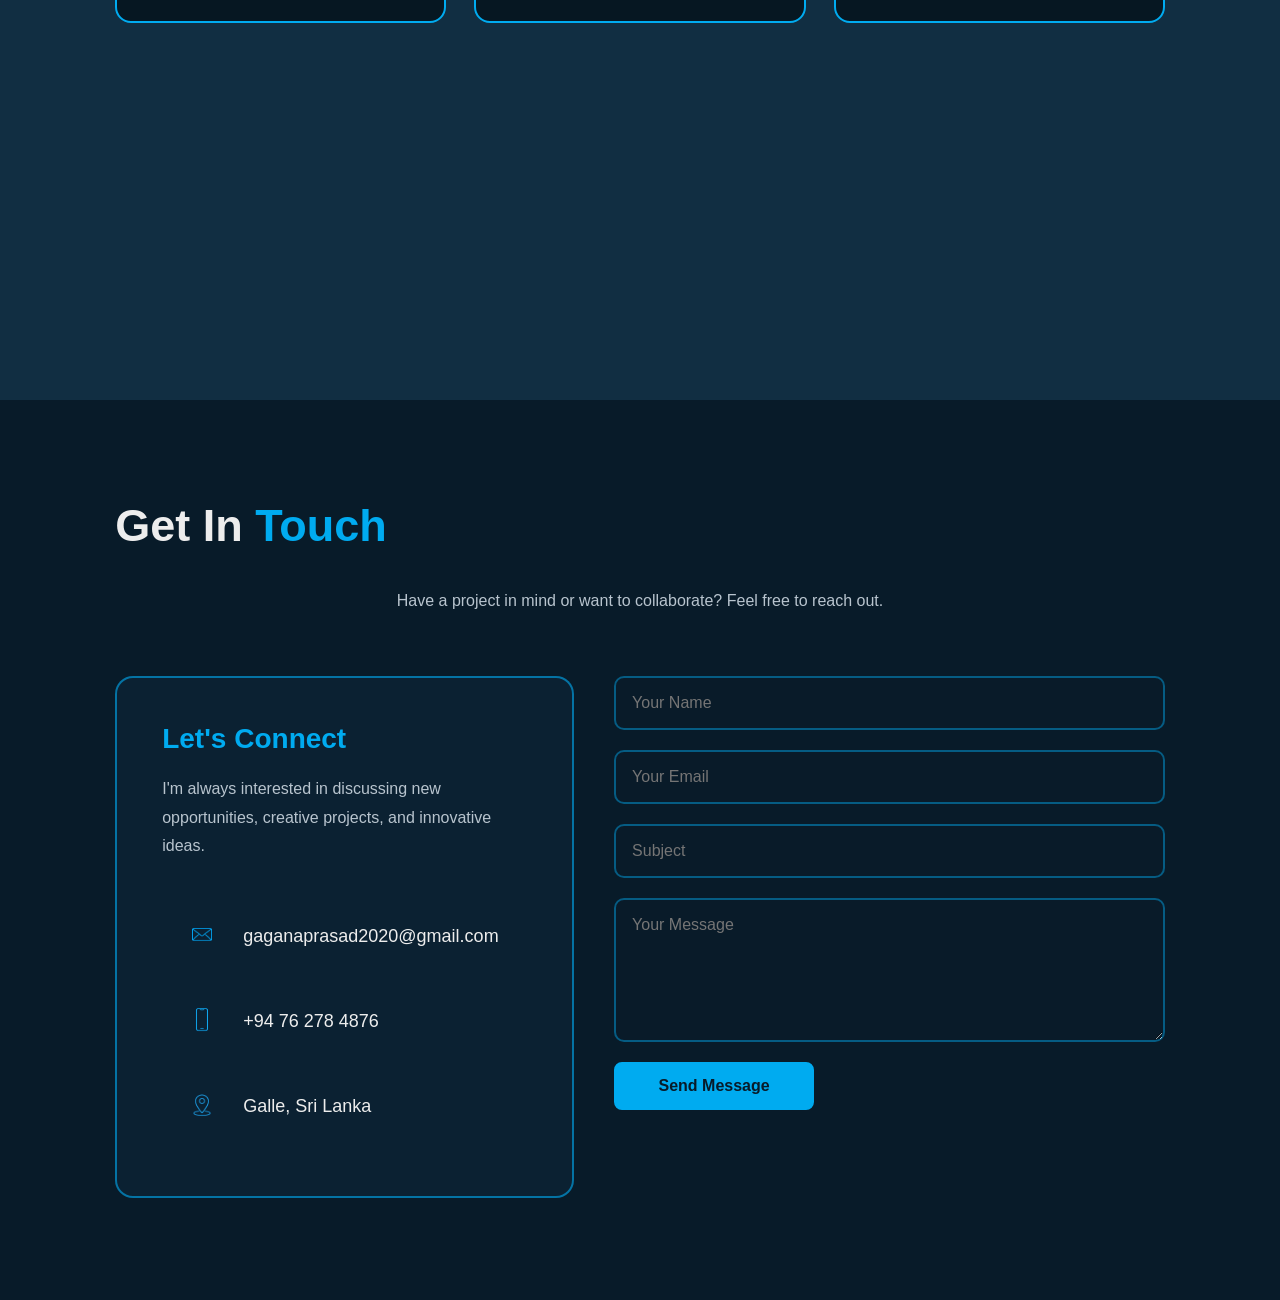
==== commit 36f74670: "Create contact section" ====
--- a/index.html
+++ b/index.html
@@ -169,5 +169,60 @@
 
 </section>
   <script src="script.js"></script>
+  <section class="contact" id="contact">
+
+    <h2 class="heading">Get In <span>Touch</span></h2>
+
+    <p class="contact-subtitle">
+        Have a project in mind or want to collaborate? Feel free to reach out.
+    </p>
+
+    <div class="contact-container">
+
+        <div class="contact-info">
+
+            <h3>Let's Connect</h3>
+
+            <p>
+                I'm always interested in discussing new opportunities,
+                creative projects, and innovative ideas.
+            </p>
+
+          <div class="info-item">
+    <img src="image/icons/email.png" alt="">
+    <span>gaganaprasad2020@gmail.com</span>
+</div>
+
+<div class="info-item">
+    <img src="image/icons/phone.png" alt="">
+    <span>+94 76 278 4876</span>
+</div>
+
+<div class="info-item">
+    <img src="image/icons/location.png" alt="">
+    <span>Galle, Sri Lanka</span>
+</div>
+
+        </div>
+
+        <form class="contact-form">
+
+            <input type="text" placeholder="Your Name">
+
+            <input type="email" placeholder="Your Email">
+
+            <input type="text" placeholder="Subject">
+
+            <textarea rows="6" placeholder="Your Message"></textarea>
+
+            <button class="btn">
+                Send Message
+            </button>
+
+        </form>
+
+    </div>
+
+</section>
 </body>
 </html>
--- a/style.css
+++ b/style.css
@@ -674,4 +674,172 @@
   .skills-container {
     grid-template-columns: 1fr;
   }
+}
+.contact{
+    min-height:100vh;
+    padding:100px 9% 60px;
+}
+
+.contact-subtitle{
+    text-align:center;
+    color:var(--gray-color);
+    max-width:700px;
+    margin:20px auto 60px;
+    line-height:1.8;
+}
+
+.contact-container{
+    display:grid;
+    grid-template-columns:1fr 1.2fr;
+    gap:40px;
+}
+
+.contact-info{
+    position:relative;
+    overflow:hidden;
+    background:#0b2132;
+    border:2px solid rgba(0,171,240,.6);
+    border-radius:18px;
+    padding:45px;
+    transition:all .35s ease;
+}
+
+.contact-info::before{
+    content:"";
+    position:absolute;
+    inset:0;
+    background:linear-gradient(
+        135deg,
+        rgba(0,171,240,.08),
+        transparent 45%
+    );
+    opacity:0;
+    transition:.35s;
+}
+
+.contact-info:hover{
+    transform:translate(-10px,-10px);
+    border-color:#37d0ff;
+    box-shadow:
+        0 0 18px rgba(0,171,240,.28),
+        0 0 40px rgba(0,171,240,.18);
+}
+
+.contact-info:hover::before{
+    opacity:1;
+}
+
+.contact-info h3{
+    font-size:28px;
+    color:var(--main-color);
+    margin-bottom:20px;
+}
+
+.contact-info p{
+    color:var(--gray-color);
+    line-height:1.8;
+    margin-bottom:35px;
+}
+
+.info-item{
+    margin-bottom:20px;
+    font-size:14px;
+    color:var(--text-color);
+}
+
+.contact-form{
+    display:flex;
+    flex-direction:column;
+    gap:20px;
+}
+
+.contact-form input,
+.contact-form textarea{
+
+    width:100%;
+    padding:16px;
+    background:#091b29;
+
+    border:2px solid rgba(0,171,240,.4);
+
+    border-radius:9px;
+
+    color:white;
+
+    font-size:14px;
+
+    transition:.3s;
+
+}
+
+.contact-form input:focus,
+.contact-form textarea:focus{
+
+    border-color:var(--main-color);
+
+}
+
+.contact-form input,
+.contact-form textarea{
+    width:100%;
+    padding:16px;
+    background:#091b29;
+    border:2px solid rgba(0,171,240,.45);
+    border-radius:10px;
+    color:white;
+    font-size:16px;
+    transition:.3s ease;
+}
+
+.contact-form input:hover,
+.contact-form textarea:hover{
+    background:#0d2f46;
+    border-color:var(--main-color);
+    box-shadow:0 0 18px rgba(0,171,240,.25);
+}
+
+.contact-form input:focus,
+.contact-form textarea:focus{
+    background:#0f3a57;
+    border-color:var(--main-color);
+    box-shadow:0 0 22px rgba(0,171,240,.38);
+}
+
+.contact-form button{
+
+    width:200px;
+
+}
+
+@media(max-width:900px){
+
+.contact-container{
+
+grid-template-columns:1fr;
+
+}
+
+.contact-form button{
+
+width:100%;
+
+}
+
+}
+.info-item{
+    display:flex;
+    align-items:center;
+    gap:1px;
+    margin-bottom:5px;
+}
+
+.info-item img{
+    width:80px;
+    height:80px;
+    object-fit:contain;
+}
+
+.info-item span{
+    font-size:18px;
+    color:var(--text-color);
 }
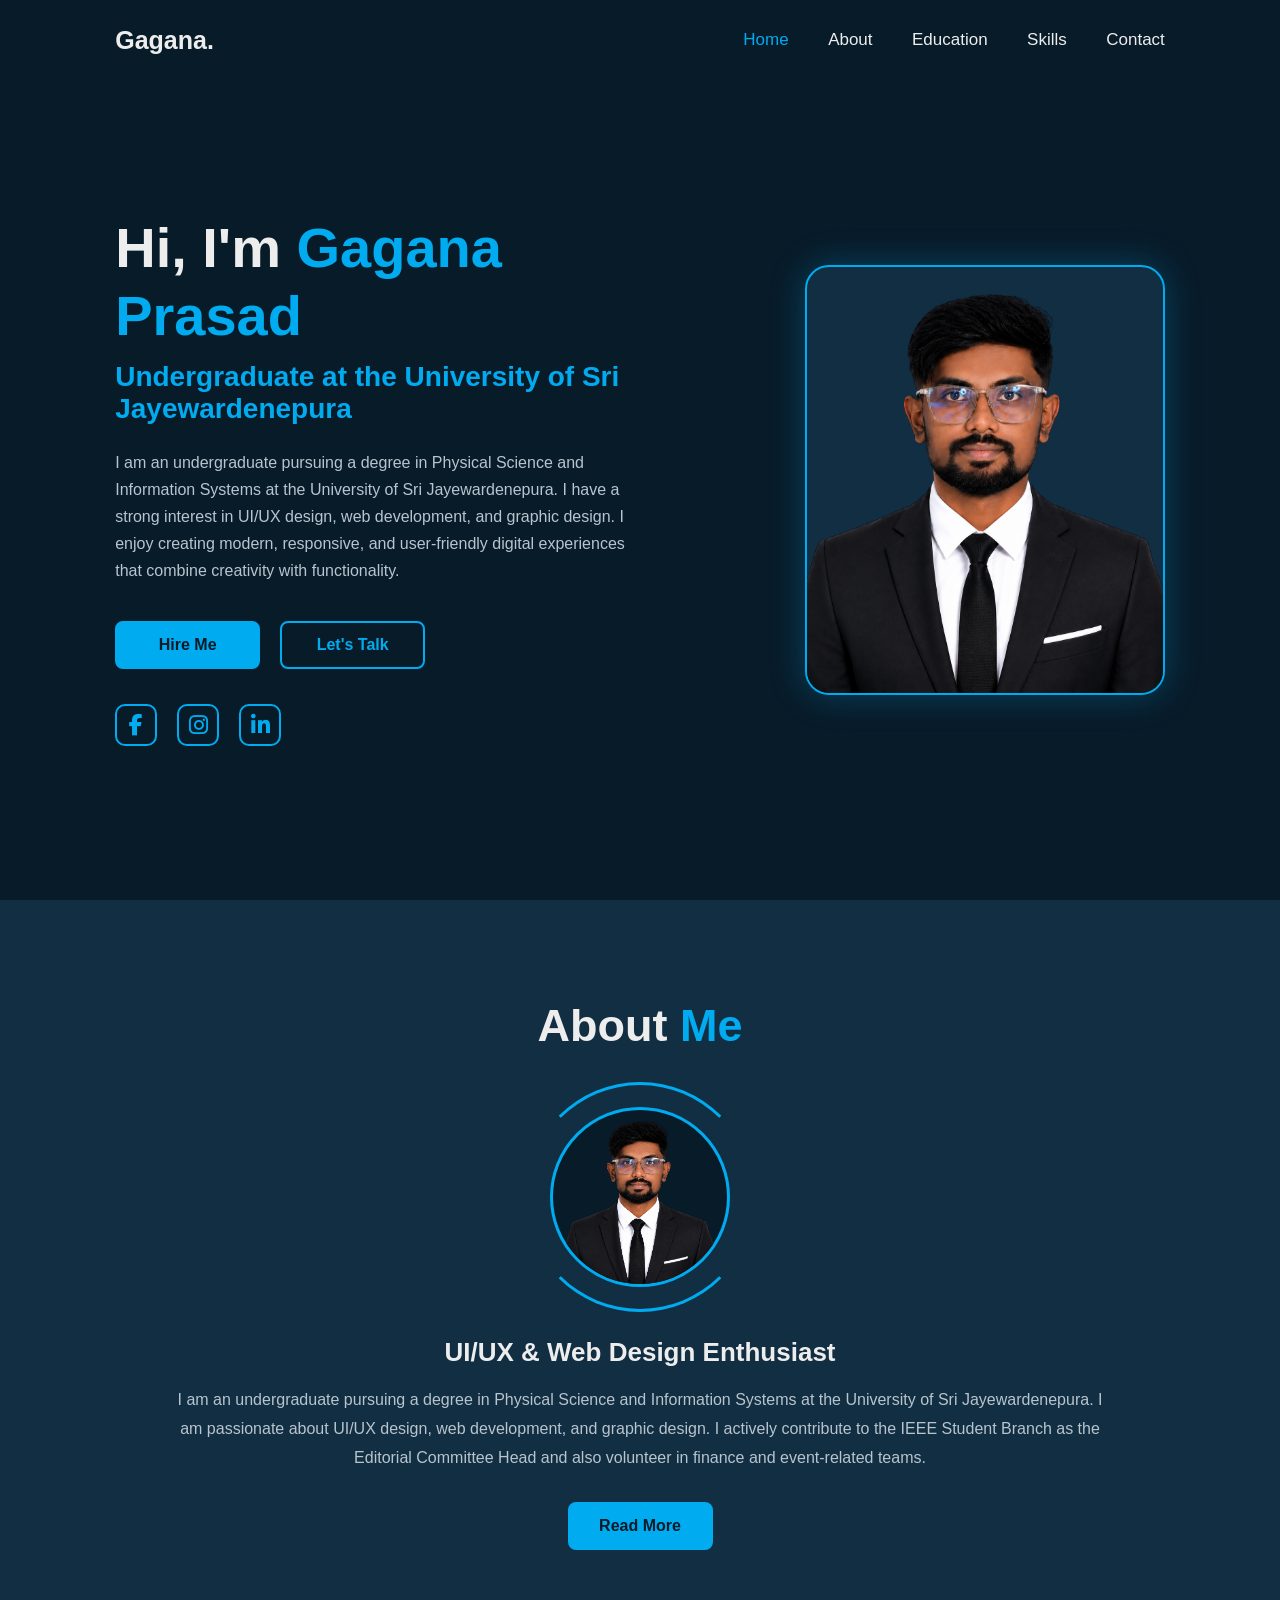
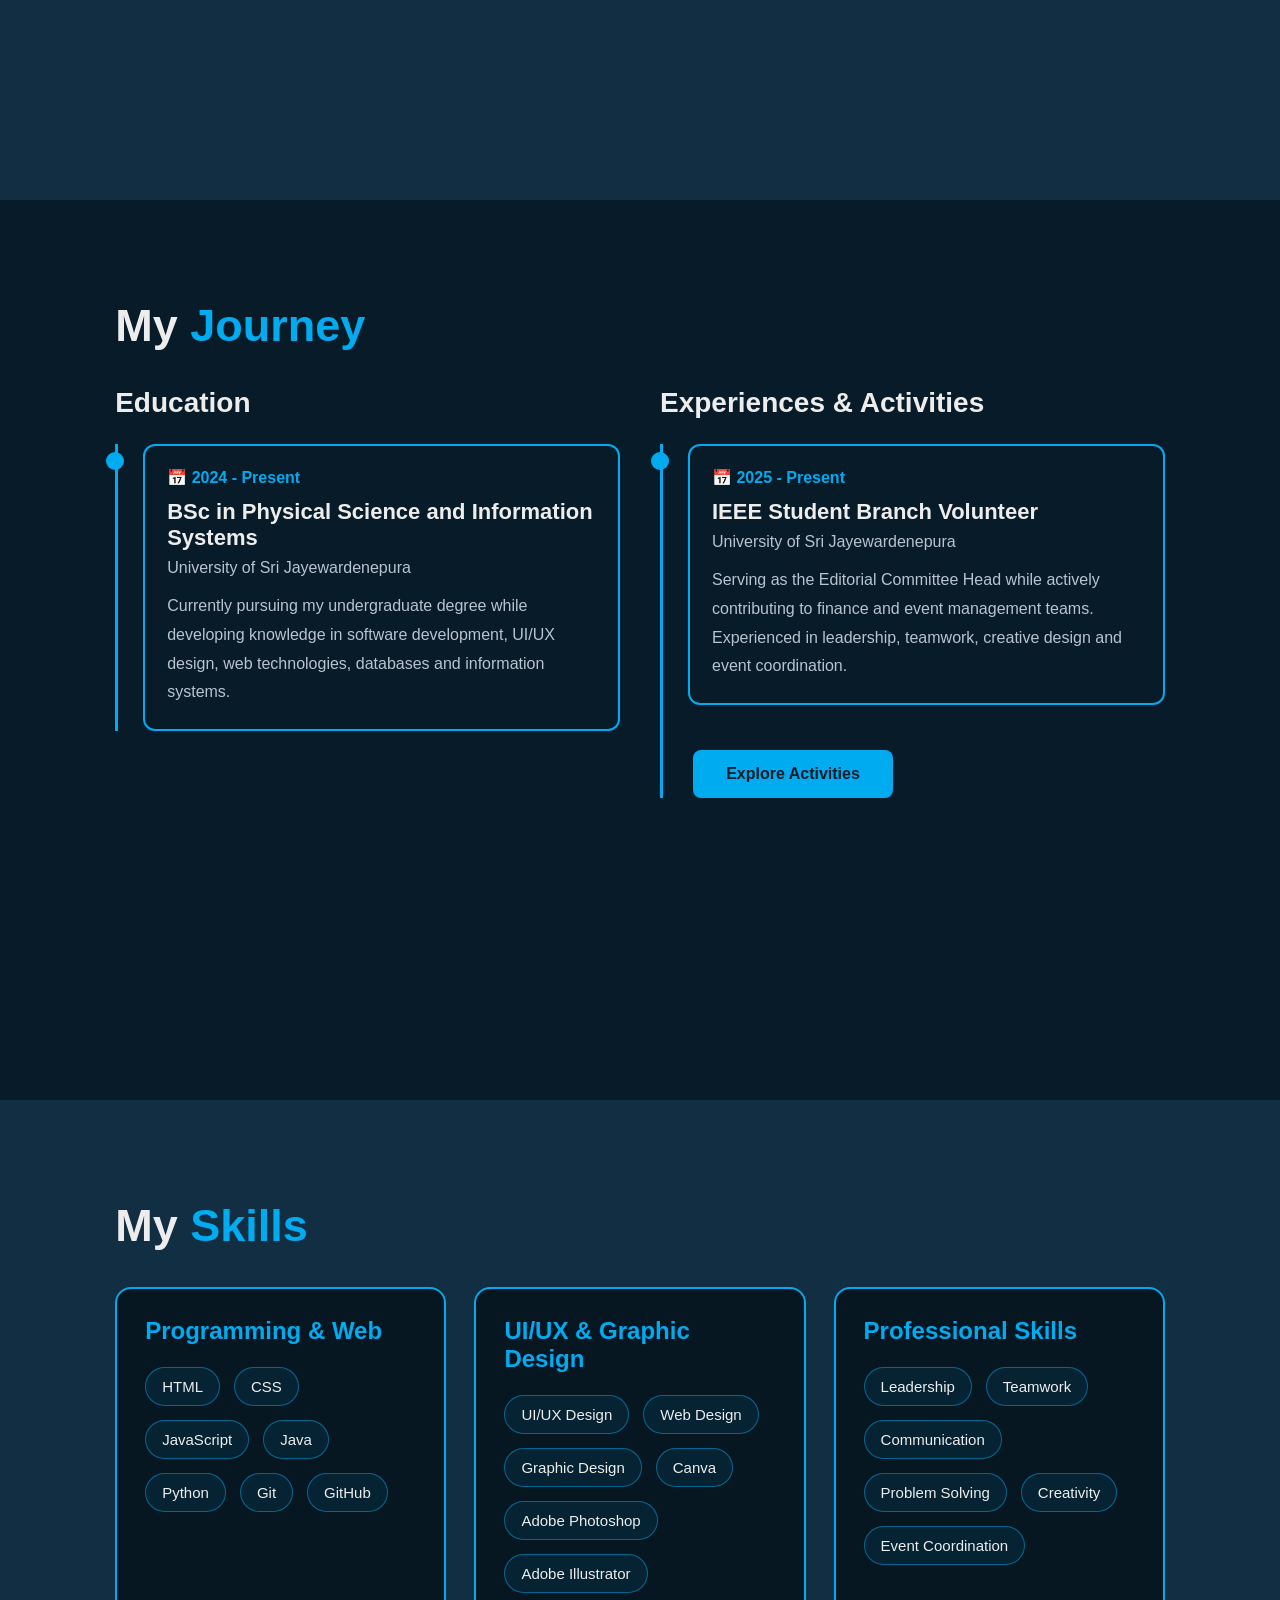
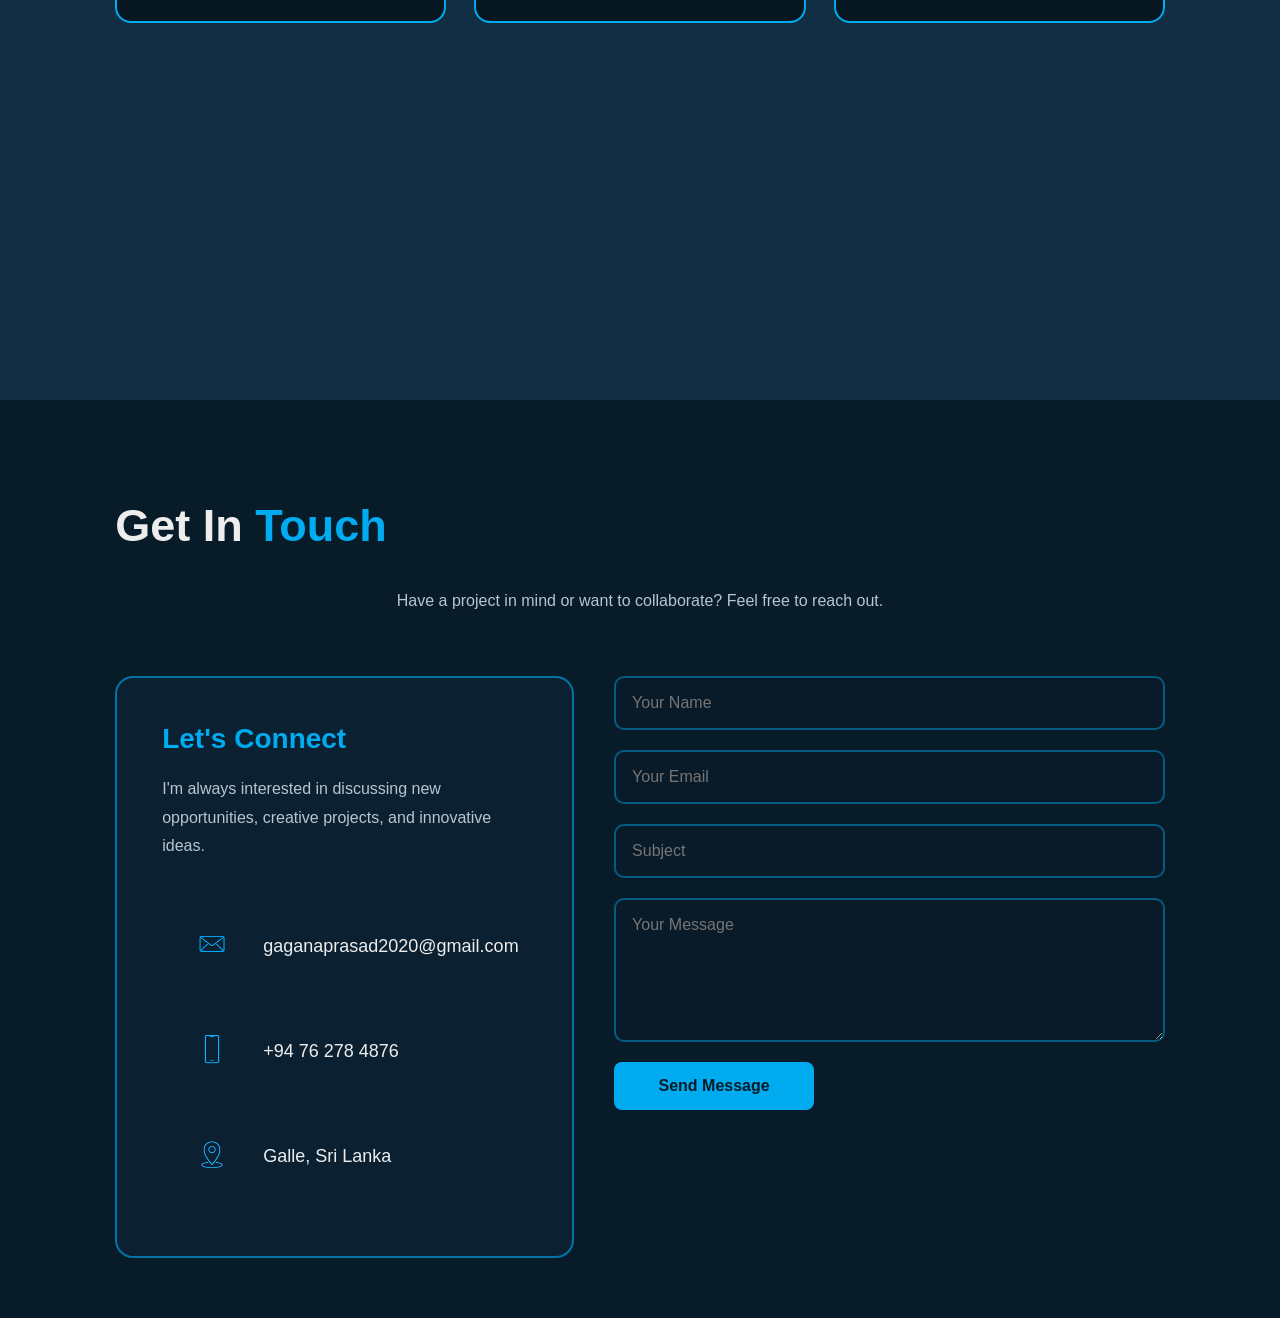
==== commit ff4be13a: "Add social media icons to home section" ====
--- a/index.html
+++ b/index.html
@@ -5,6 +5,8 @@
   <meta name="viewport" content="width=device-width, initial-scale=1.0">
   <title>Gagana Prasad | Portfolio</title>
   <link rel="stylesheet" href="style.css">
+  <link rel="stylesheet"
+href="https://cdnjs.cloudflare.com/ajax/libs/font-awesome/6.7.2/css/all.min.css">
 </head>
 <body>
 
@@ -20,29 +22,44 @@
     </nav>
   </header>
 
-  <section class="home" id="home">
-    <div class="home-content">
-      <h1>Hi, I'm <span>Gagana Prasad</span></h1>
-      <h3>Undergraduate at the University of Sri Jayewardenepura</h3>
-
-      <p>
-        I am an undergraduate pursuing a degree in Physical Science and Information Systems
-        at the University of Sri Jayewardenepura. I have a strong interest in UI/UX design,
-        web development, and graphic design. I enjoy creating modern, responsive, and
-        user-friendly digital experiences that combine creativity with functionality.
-      </p>
-
-      <div class="btn-box">
-        <a href="#contact" class="btn">Hire Me</a>
-        <a href="#contact" class="btn outline">Let's Talk</a>
-      </div>
-    </div>
-
-    <div class="home-img">
-      <img src="image/profile.png" alt="Gagana Prasad">
-    </div>
-  </section>
-
+ <section class="home" id="home">
+  <div class="home-content">
+    <h1>Hi, I'm <span>Gagana Prasad</span></h1>
+    <h3>Undergraduate at the University of Sri Jayewardenepura</h3>
+
+    <p>
+      I am an undergraduate pursuing a degree in Physical Science and Information Systems
+      at the University of Sri Jayewardenepura. I have a strong interest in UI/UX design,
+      web development, and graphic design. I enjoy creating modern, responsive, and
+      user-friendly digital experiences that combine creativity with functionality.
+    </p>
+
+    <div class="btn-box">
+      <a href="#contact" class="btn">Hire Me</a>
+      <a href="#contact" class="btn outline">Let's Talk</a>
+    </div>
+
+    <div class="home-social">
+
+    <a href="https://www.facebook.com/share/14feWD1G5MT/" target="_blank">
+        <i class="fab fa-facebook-f"></i>
+    </a>
+
+    <a href="https://www.instagram.com/gagan_a.prsd?igsh=OXZpeDdwNjBiOGdx" target="_blank">
+        <i class="fab fa-instagram"></i>
+    </a>
+
+    <a href="https://www.linkedin.com/in/gagana-prasad-565ba6266?utm_source=share_via&utm_content=profile&utm_medium=member_android" target="_blank">
+        <i class="fab fa-linkedin-in"></i>
+    </a>
+
+</div>
+  </div>
+
+  <div class="home-img">
+    <img src="image/profile.png" alt="Gagana Prasad">
+  </div>
+</section>
   <section class="about" id="about">
   <h2 class="heading">About <span>Me</span></h2>
 
--- a/style.css
+++ b/style.css
@@ -834,12 +834,38 @@
 }
 
 .info-item img{
-    width:80px;
-    height:80px;
+    width:100px;
+    height:100px;
     object-fit:contain;
 }
 
 .info-item span{
     font-size:18px;
     color:var(--text-color);
+}
+.home-social{
+    display:flex;
+    gap:20px;
+    margin-top:35px;
+}
+
+.home-social a{
+    width:42px;
+    height:42px;
+    display:flex;
+    justify-content:center;
+    align-items:center;
+    border:2px solid #00abf0;
+    border-radius:10px;
+    color:#00abf0;
+    font-size:22px;
+    text-decoration:none;
+    transition:.3s ease;
+}
+
+.home-social a:hover{
+    background:#00abf0;
+    color:#081b29;
+    transform:translateY(-5px);
+    box-shadow:0 0 15px #00abf0;
 }
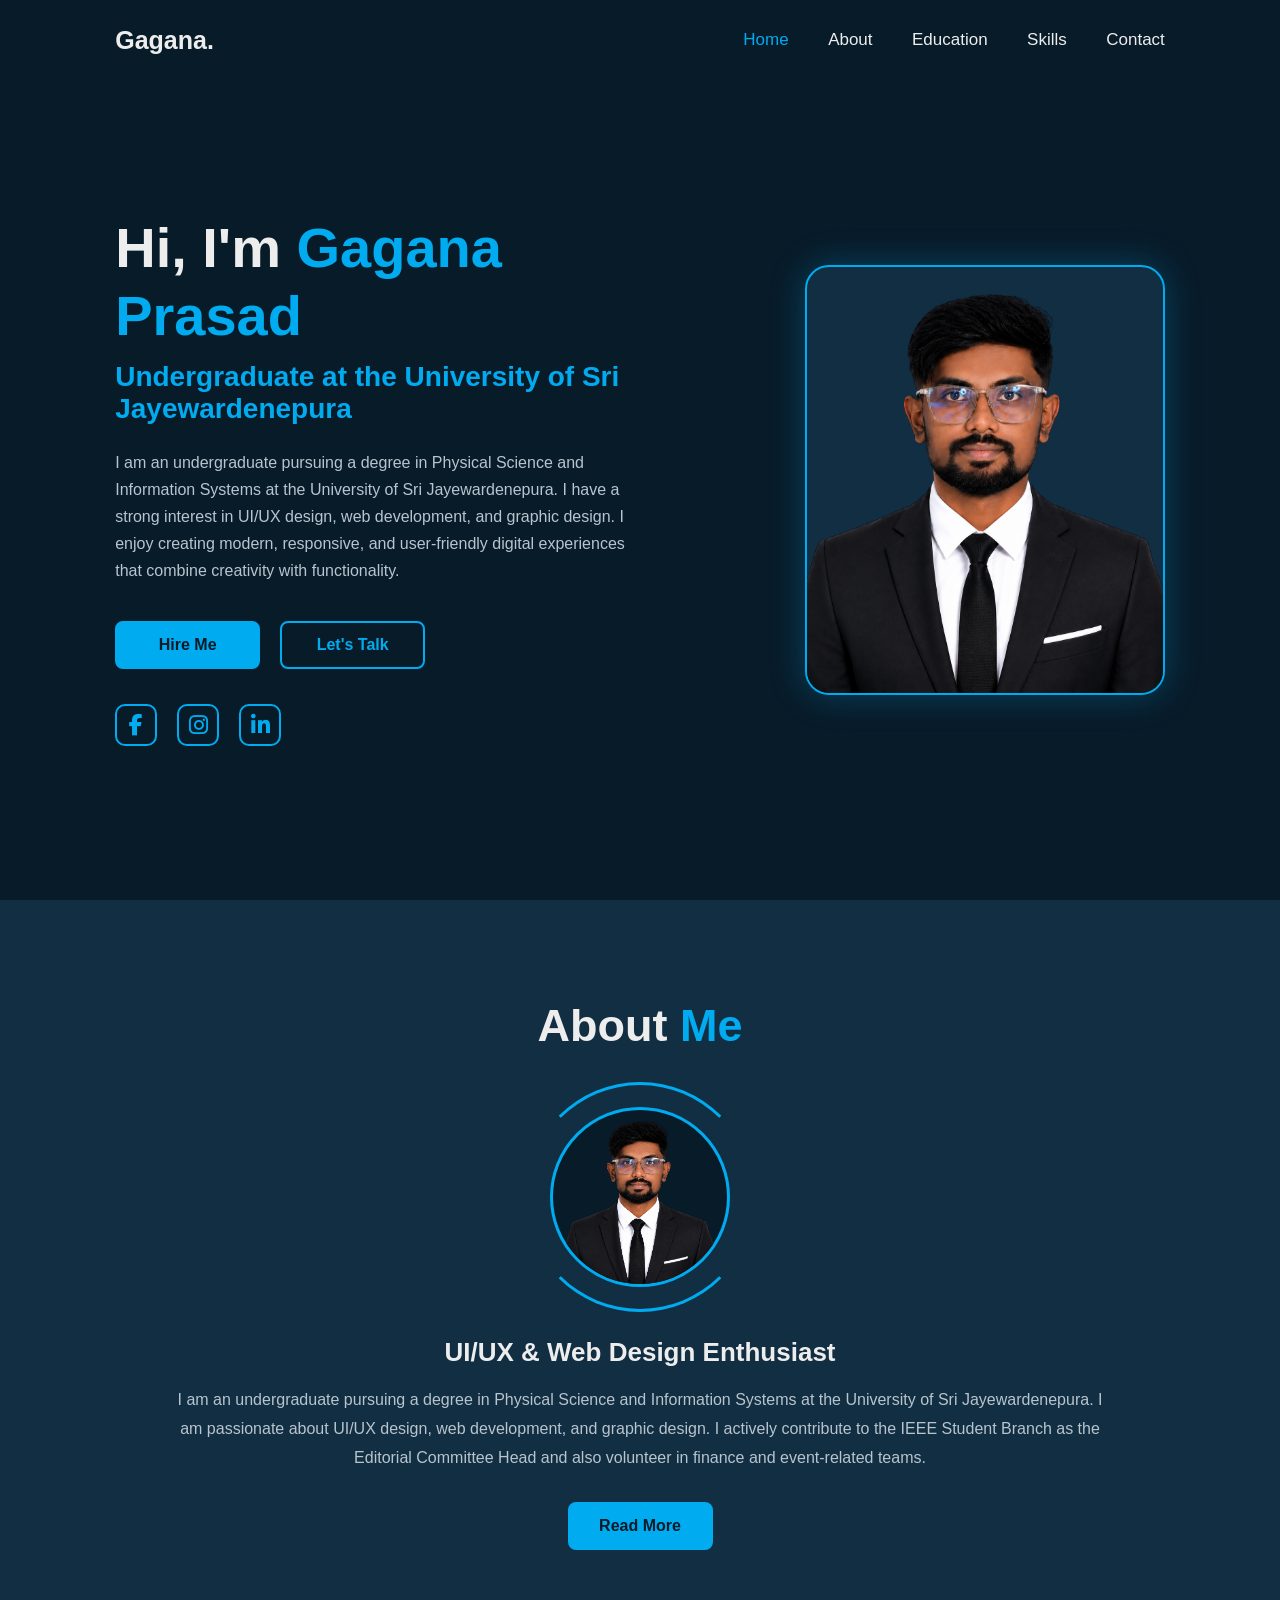
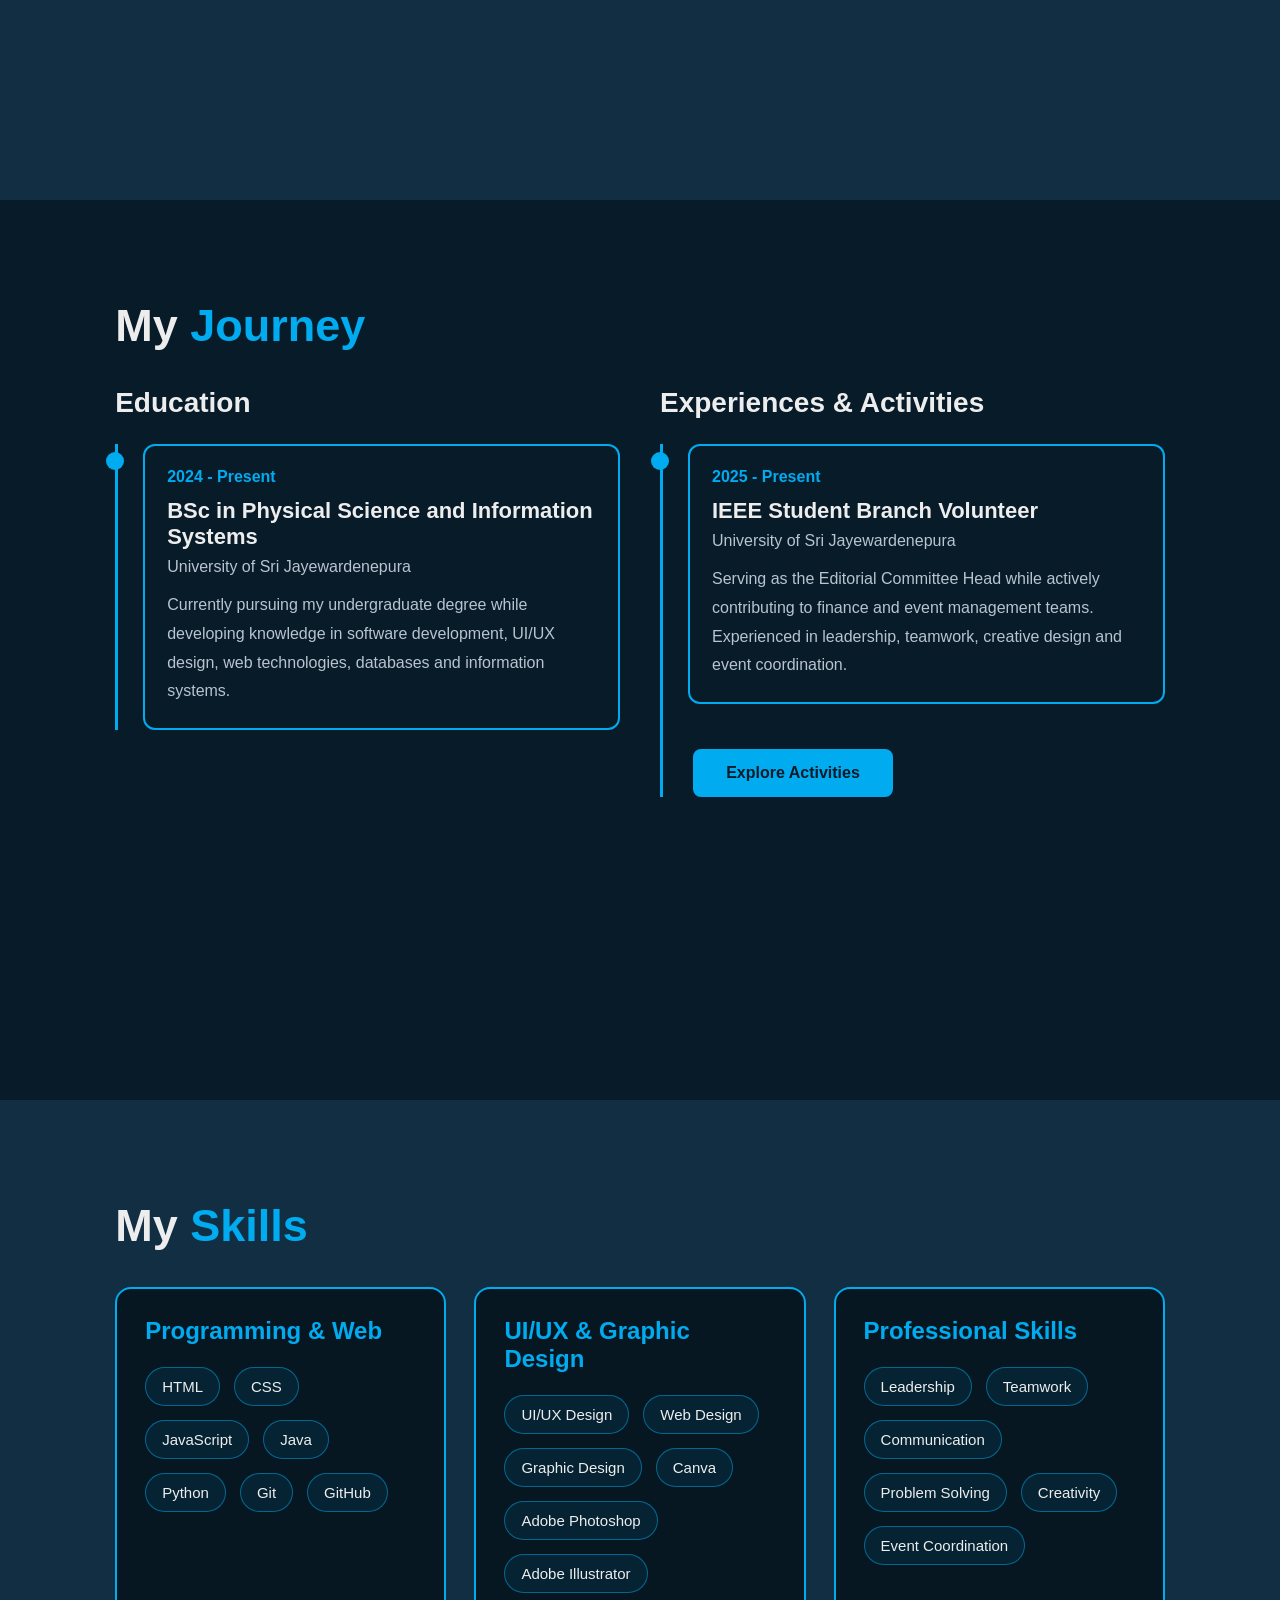
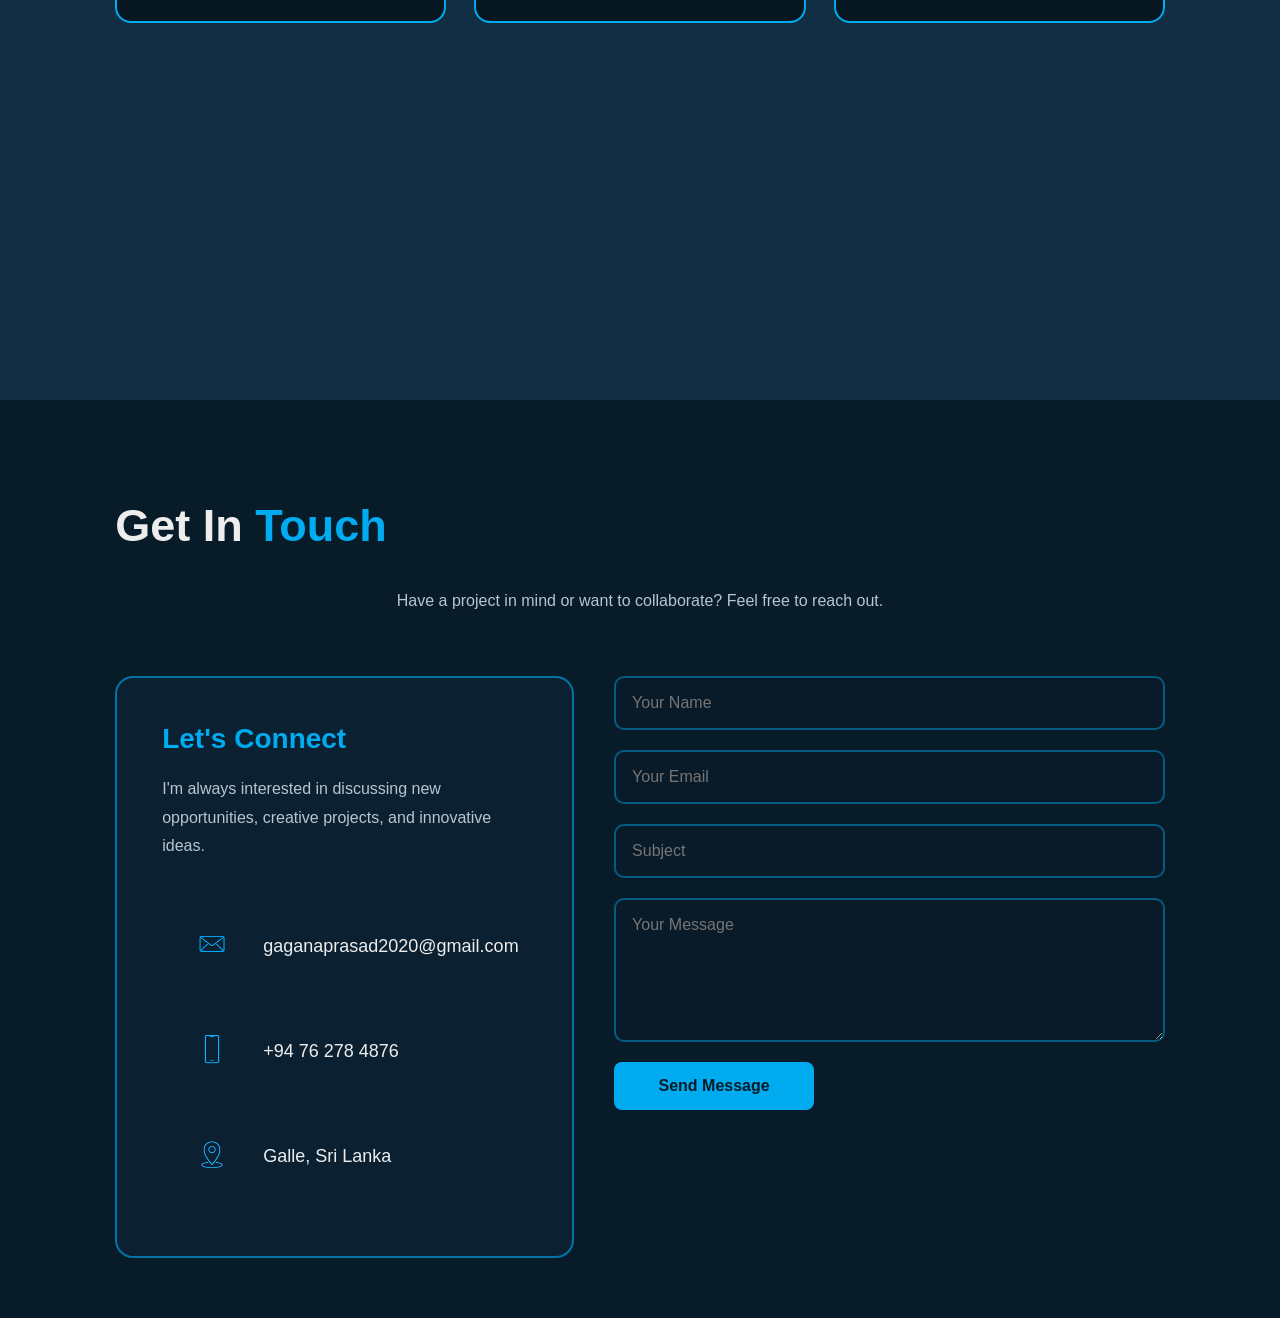
==== commit eb0c6037: "Update portfolio content" ====
--- a/index.html
+++ b/index.html
@@ -90,7 +90,7 @@
       <div class="education-box">
         <div class="education-content">
           <div class="content">
-            <div class="year">📅 2024 - Present</div>
+            <div class="year"> 2024 - Present</div>
 
             <h3>BSc in Physical Science and Information Systems</h3>
             <h4>University of Sri Jayewardenepura</h4>
@@ -113,7 +113,7 @@
 
         <div class="education-content">
           <div class="content">
-            <div class="year">📅 2025 - Present</div>
+            <div class="year"> 2025 - Present</div>
 
             <h3>IEEE Student Branch Volunteer</h3>
             <h4>University of Sri Jayewardenepura</h4>
--- a/style.css
+++ b/style.css
@@ -868,4 +868,198 @@
     color:#081b29;
     transform:translateY(-5px);
     box-shadow:0 0 15px #00abf0;
+}
+
+
+@media (max-width: 768px) {
+
+  .header {
+    height: auto;
+    padding: 15px 5%;
+    flex-direction: column;
+    gap: 15px;
+  }
+
+  .logo {
+    font-size: 24px;
+  }
+
+  .navbar {
+    display: flex;
+    flex-wrap: wrap;
+    justify-content: center;
+    gap: 14px;
+  }
+
+  .navbar a {
+    margin-left: 0;
+    font-size: 14px;
+  }
+
+  .home {
+    flex-direction: column-reverse;
+    text-align: center;
+    padding: 140px 5% 60px;
+    gap: 35px;
+  }
+
+  .home-content {
+    width: 100%;
+  }
+
+  .home-content h1 {
+    font-size: 38px;
+  }
+
+  .home-content h3 {
+    font-size: 22px;
+  }
+
+  .home-content p {
+    font-size: 15px;
+    line-height: 1.7;
+  }
+
+  .btn-box {
+    justify-content: center;
+    flex-wrap: wrap;
+  }
+
+  .home-social {
+    justify-content: center;
+  }
+
+  .home-img {
+    width: 100%;
+    justify-content: center;
+  }
+
+  .home-img img {
+    width: 270px;
+    height: 330px;
+  }
+
+  .about {
+    padding: 100px 5% 60px;
+  }
+
+  .heading {
+    font-size: 36px;
+  }
+
+  .about-content h3 {
+    font-size: 22px;
+  }
+
+  .about-content p {
+    font-size: 15px;
+  }
+
+  .education {
+    padding: 100px 5% 60px;
+  }
+
+  .education-row {
+    flex-direction: column;
+    gap: 40px;
+  }
+
+  .education-column {
+    width: 100%;
+  }
+
+  .education-column .title {
+    font-size: 25px;
+  }
+
+  .education-content .content {
+    padding: 18px;
+  }
+
+  .content h3 {
+    font-size: 20px;
+  }
+
+  .content p {
+    font-size: 15px;
+  }
+
+  .activities-button {
+    margin-left: 0;
+    justify-content: center;
+  }
+
+  .skills {
+    padding: 100px 5% 60px;
+  }
+
+  .skills-container {
+    grid-template-columns: 1fr;
+  }
+
+  .skill-card {
+    padding: 24px;
+  }
+
+  .contact {
+    padding: 100px 5% 60px;
+  }
+
+  .contact-container {
+    grid-template-columns: 1fr;
+  }
+
+  .contact-info {
+    padding: 28px;
+  }
+
+  .contact-info h3 {
+    font-size: 24px;
+  }
+
+  .info-item {
+    gap: 15px;
+    font-size: 15px;
+  }
+
+  .info-item img {
+    width: 24px;
+    height: 24px;
+  }
+
+  .contact-form button {
+    width: 100%;
+  }
+}
+
+@media (max-width: 480px) {
+
+  .home-content h1 {
+    font-size: 32px;
+  }
+
+  .home-content h3 {
+    font-size: 19px;
+  }
+
+  .home-img img {
+    width: 240px;
+    height: 300px;
+  }
+
+  .btn {
+    min-width: 130px;
+    height: 45px;
+    font-size: 14px;
+  }
+
+  .home-social a {
+    width: 38px;
+    height: 38px;
+    font-size: 19px;
+  }
+
+  .heading {
+    font-size: 32px;
+  }
 }
